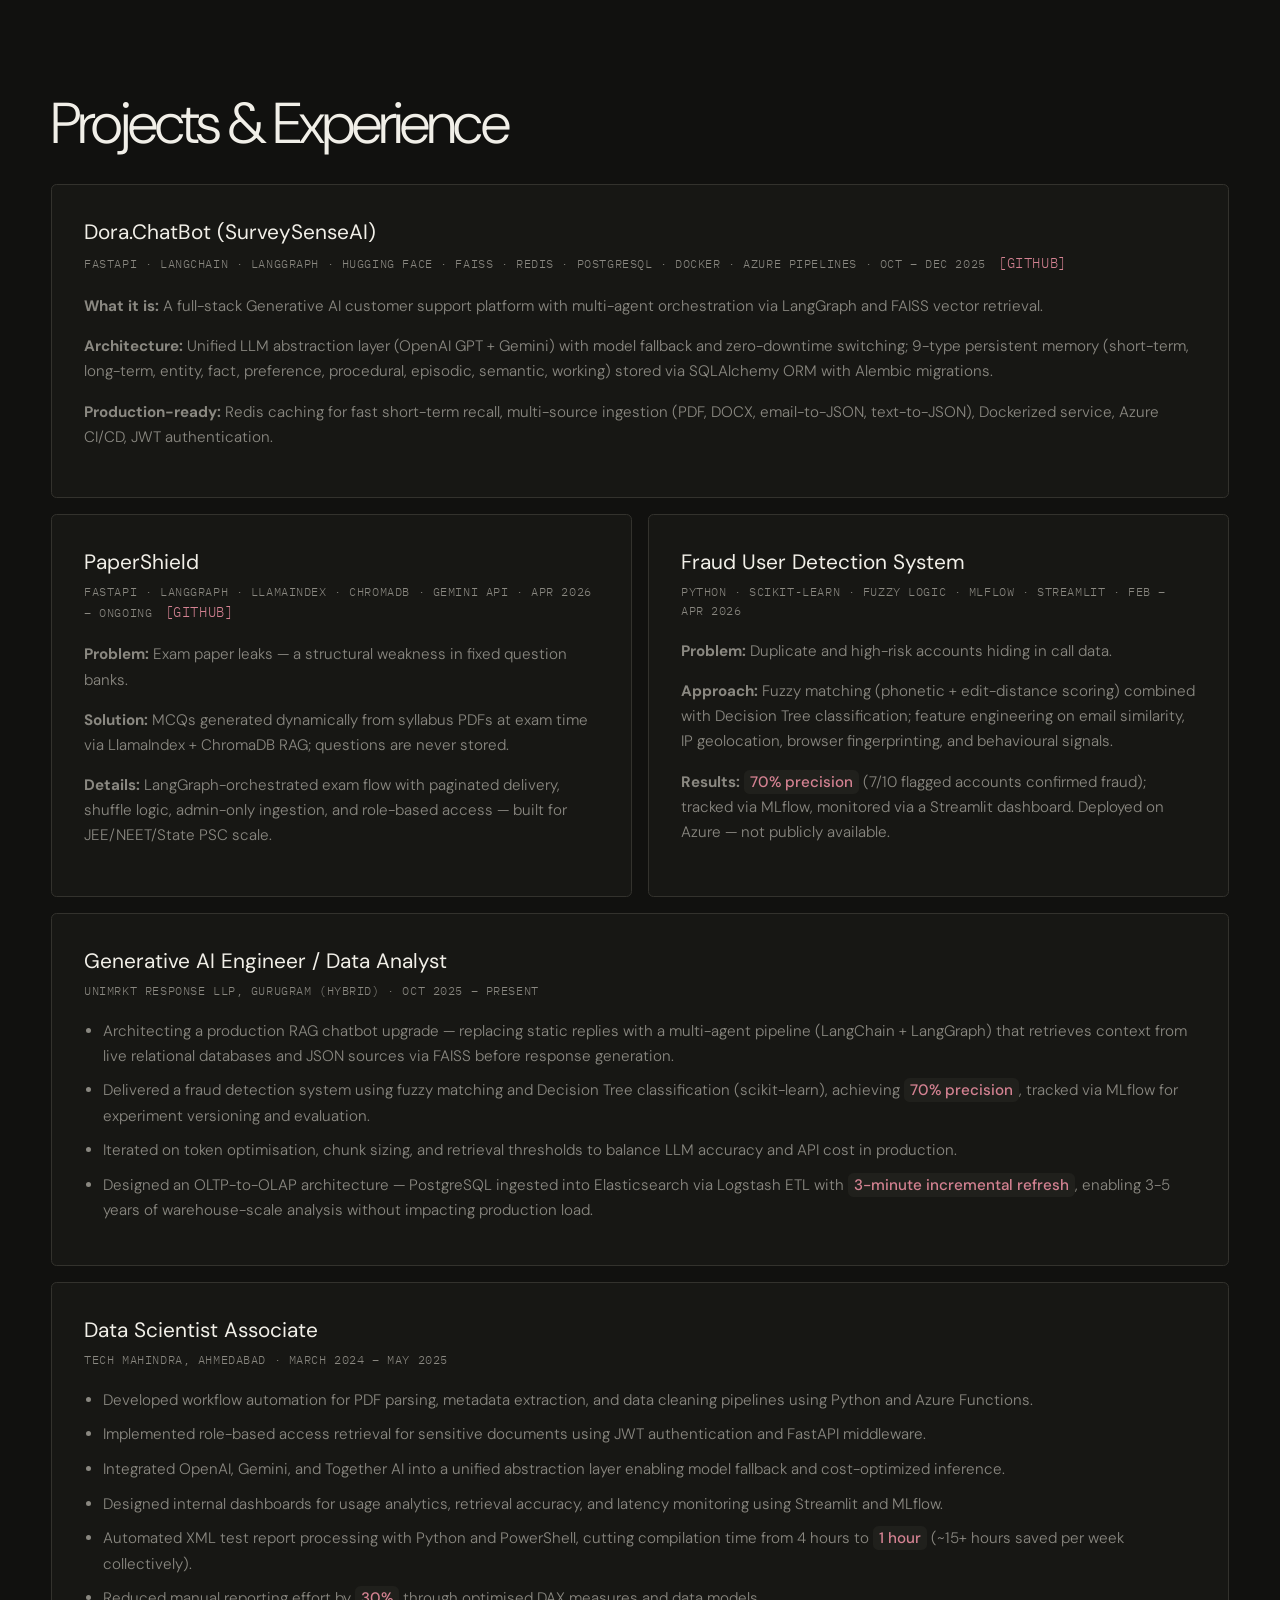
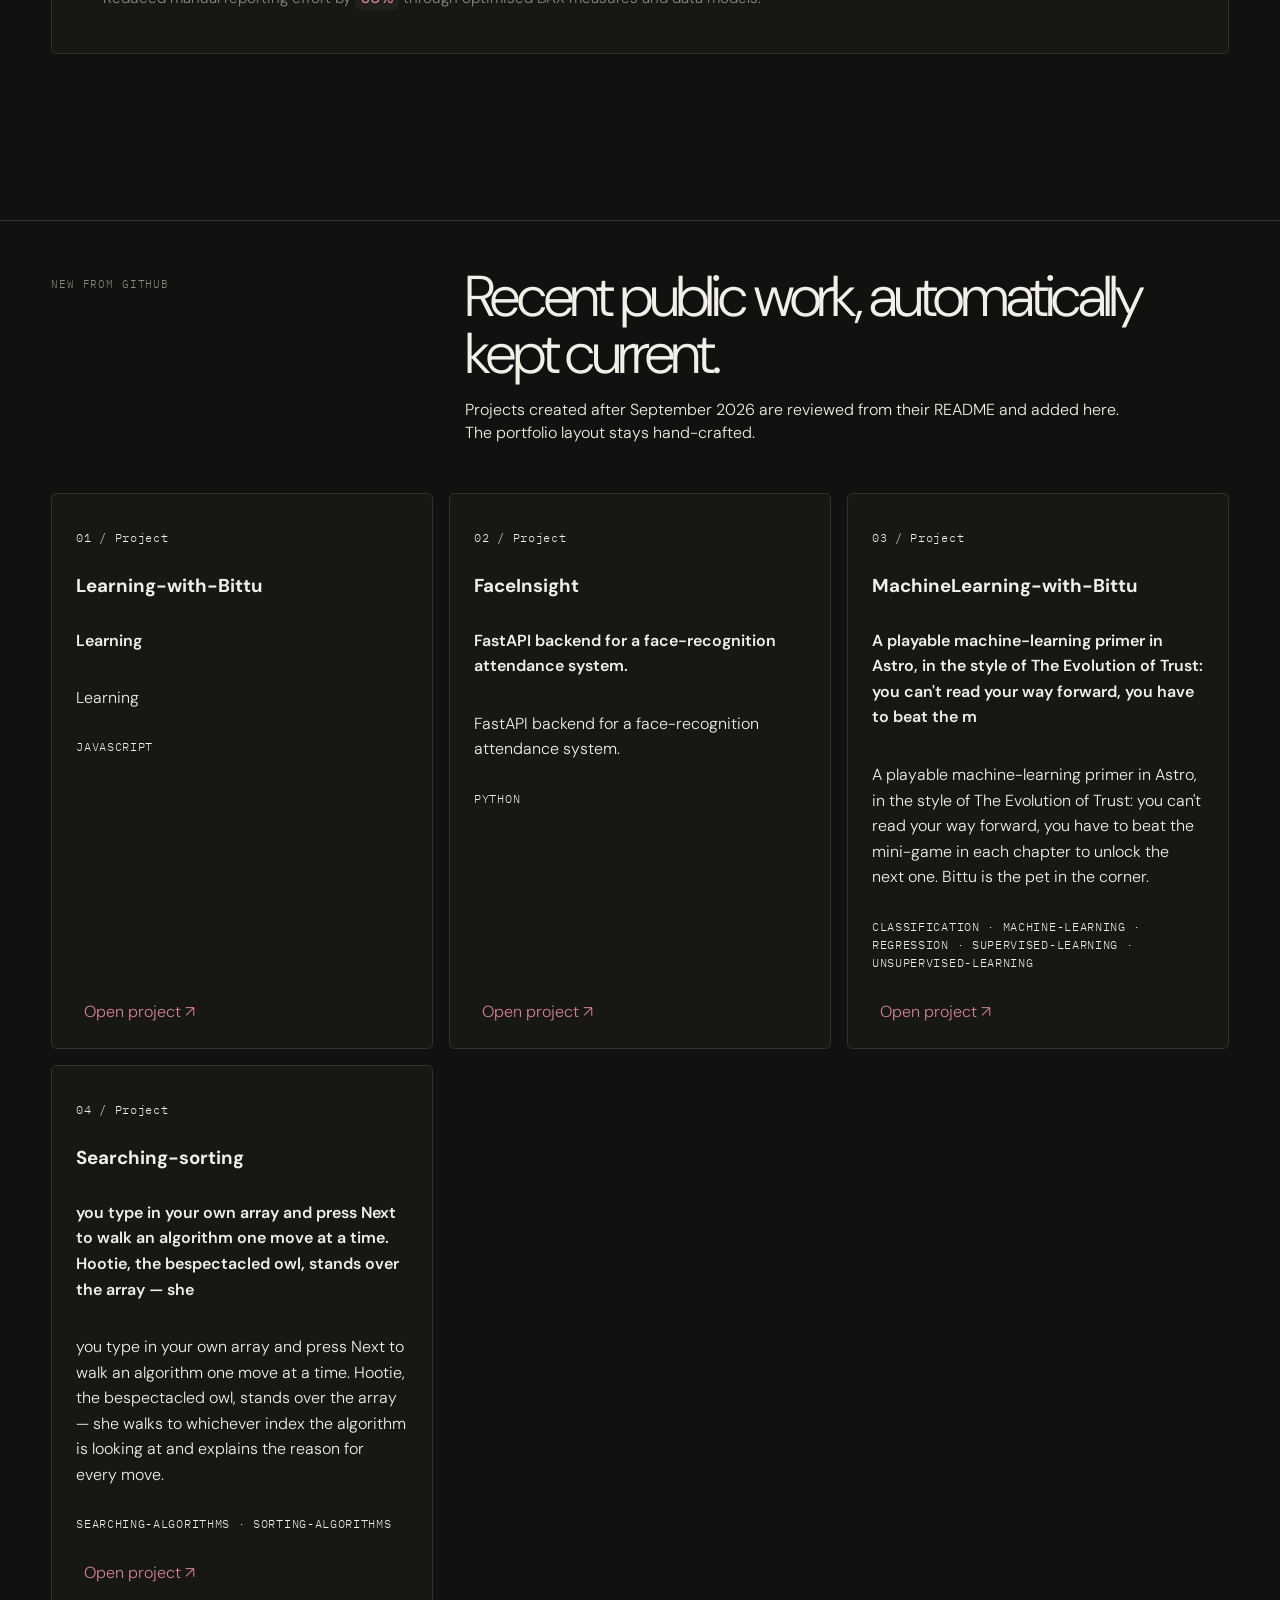
==== projects.html @ b3433346 "chore: sync portfolio projects" ====
<!-- param/projects.html -->

<!DOCTYPE html>
<html lang="en">
<head>
  <meta name="viewport" content="width=device-width, initial-scale=1.0" />
  <meta charset="UTF-8">
  <meta name="description" content="Projects and experience from Paramjeet Rout across production RAG, fraud detection, exam generation, analytics, and automation.">
  <meta name="theme-color" content="#11110f">
  <meta property="og:type" content="website">
  <meta property="og:title" content="Projects - Paramjeet Rout">
  <meta property="og:description" content="Selected Generative AI, applied ML, and analytics projects from Paramjeet Rout.">
  <meta property="og:image" content="og-card.png">
  <meta property="og:url" content="https://routparam12.github.io/param/projects.html">
  <meta name="twitter:card" content="summary_large_image">
  <meta name="twitter:title" content="Projects - Paramjeet Rout">
  <meta name="twitter:description" content="Selected Generative AI, applied ML, and analytics projects from Paramjeet Rout.">
  <meta name="twitter:image" content="og-card.png">
  <title>Projects & Experience - Paramjeet Rout</title>
  <link rel="icon" type="image/png" href="love.png">
  <link rel="preconnect" href="https://fonts.googleapis.com">
  <link rel="preconnect" href="https://fonts.gstatic.com" crossorigin>
  <link href="https://fonts.googleapis.com/css2?family=DM+Sans:wght@300;400;500;600&family=IBM+Plex+Mono:wght@400;500&display=swap" rel="stylesheet">
  <link rel="stylesheet" href="style.css" />
  <script defer src="theme.js"></script>
</head>

<body data-page="projects">
  <div id="nav-placeholder"></div>

  <main>
    <header class="page-header">
      <h1>Projects &amp; Experience</h1>
    </header>

    <div class="card-grid">

      <div class="info-card span-2">
        <h3>Dora.ChatBot (SurveySenseAI)</h3>
        <p class="card-meta">FastAPI · LangChain · LangGraph · Hugging Face · FAISS · Redis · PostgreSQL · Docker · Azure Pipelines · Oct – Dec 2025
          <a href="https://github.com/routparam12/Dora.ChatBot" class="project-link" target="_blank" rel="noreferrer">[GitHub]</a>
        </p>
        <p><strong>What it is:</strong> A full-stack Generative AI customer support platform with multi-agent orchestration via LangGraph and FAISS vector retrieval.</p>
        <p><strong>Architecture:</strong> Unified LLM abstraction layer (OpenAI GPT + Gemini) with model fallback and zero-downtime switching; 9-type persistent memory (short-term, long-term, entity, fact, preference, procedural, episodic, semantic, working) stored via SQLAlchemy ORM with Alembic migrations.</p>
        <p><strong>Production-ready:</strong> Redis caching for fast short-term recall, multi-source ingestion (PDF, DOCX, email-to-JSON, text-to-JSON), Dockerized service, Azure CI/CD, JWT authentication.</p>
      </div>

      <div class="info-card">
        <h3>PaperShield</h3>
        <p class="card-meta">FastAPI · LangGraph · LlamaIndex · ChromaDB · Gemini API · Apr 2026 – Ongoing
          <a href="https://github.com/routparam12/PaperShield-AI-Exam-Engine-for-Leak-Proof-Assessments" class="project-link" target="_blank" rel="noreferrer">[GitHub]</a>
        </p>
        <p><strong>Problem:</strong> Exam paper leaks — a structural weakness in fixed question banks.</p>
        <p><strong>Solution:</strong> MCQs generated dynamically from syllabus PDFs at exam time via LlamaIndex + ChromaDB RAG; questions are never stored.</p>
        <p><strong>Details:</strong> LangGraph-orchestrated exam flow with paginated delivery, shuffle logic, admin-only ingestion, and role-based access — built for JEE/NEET/State PSC scale.</p>
      </div>

      <div class="info-card">
        <h3>Fraud User Detection System</h3>
        <p class="card-meta">Python · Scikit-learn · Fuzzy Logic · MLflow · Streamlit · Feb – Apr 2026</p>
        <p><strong>Problem:</strong> Duplicate and high-risk accounts hiding in call data.</p>
        <p><strong>Approach:</strong> Fuzzy matching (phonetic + edit-distance scoring) combined with Decision Tree classification; feature engineering on email similarity, IP geolocation, browser fingerprinting, and behavioural signals.</p>
        <p><strong>Results:</strong> <span class="metric-highlight">70% precision</span> (7/10 flagged accounts confirmed fraud); tracked via MLflow, monitored via a Streamlit dashboard. Deployed on Azure — not publicly available.</p>
      </div>

      <div class="info-card span-2">
        <h3>Generative AI Engineer / Data Analyst</h3>
        <p class="card-meta">Unimrkt Response LLP, Gurugram (Hybrid) · Oct 2025 – Present</p>
        <ul>
          <li>Architecting a production RAG chatbot upgrade — replacing static replies with a multi-agent pipeline (LangChain + LangGraph) that retrieves context from live relational databases and JSON sources via FAISS before response generation.</li>
          <li>Delivered a fraud detection system using fuzzy matching and Decision Tree classification (scikit-learn), achieving <span class="metric-highlight">70% precision</span>, tracked via MLflow for experiment versioning and evaluation.</li>
          <li>Iterated on token optimisation, chunk sizing, and retrieval thresholds to balance LLM accuracy and API cost in production.</li>
          <li>Designed an OLTP-to-OLAP architecture — PostgreSQL ingested into Elasticsearch via Logstash ETL with <span class="metric-highlight">3-minute incremental refresh</span>, enabling 3-5 years of warehouse-scale analysis without impacting production load.</li>
        </ul>
      </div>

      <div class="info-card span-2">
        <h3>Data Scientist Associate</h3>
        <p class="card-meta">Tech Mahindra, Ahmedabad · March 2024 – May 2025</p>
        <ul>
          <li>Developed workflow automation for PDF parsing, metadata extraction, and data cleaning pipelines using Python and Azure Functions.</li>
          <li>Implemented role-based access retrieval for sensitive documents using JWT authentication and FastAPI middleware.</li>
          <li>Integrated OpenAI, Gemini, and Together AI into a unified abstraction layer enabling model fallback and cost-optimized inference.</li>
          <li>Designed internal dashboards for usage analytics, retrieval accuracy, and latency monitoring using Streamlit and MLflow.</li>
          <li>Automated XML test report processing with Python and PowerShell, cutting compilation time from 4 hours to <span class="metric-highlight">1 hour</span> (~15+ hours saved per week collectively).</li>
          <li>Reduced manual reporting effort by <span class="metric-highlight">30%</span> through optimised DAX measures and data models.</li>
        </ul>
      </div>

    </div>

    <section class="generated-projects" aria-labelledby="generated-projects-title">
      <div class="generated-projects-heading">
        <p class="section-label">New from GitHub</p>
        <div>
          <h2 id="generated-projects-title">Recent public work, automatically kept current.</h2>
          <p>Projects created after September 2026 are reviewed from their README and added here. The portfolio layout stays hand-crafted.</p>
        </div>
      </div>
      <div class="generated-projects-grid">
        <!-- GENERATED_GITHUB_PROJECTS_START -->
<article class="generated-project-card">
  <p class="generated-project-index">01 / Project</p><h3>Learning-with-Bittu</h3>
  <p class="generated-project-tagline">Learning</p><p>Learning</p>
  
  <p class="generated-project-tech">JAVASCRIPT</p>
  <a class="project-link" href="https://github.com/routparam12/Learning-with-Bittu" target="_blank" rel="noreferrer">Open project ↗</a>
</article>
<article class="generated-project-card">
  <p class="generated-project-index">02 / Project</p><h3>FaceInsight</h3>
  <p class="generated-project-tagline">FastAPI backend for a face-recognition attendance system.</p><p>FastAPI backend for a face-recognition attendance system.</p>
  
  <p class="generated-project-tech">PYTHON</p>
  <a class="project-link" href="https://github.com/routparam12/FaceInsight" target="_blank" rel="noreferrer">Open project ↗</a>
</article>
<article class="generated-project-card">
  <p class="generated-project-index">03 / Project</p><h3>MachineLearning-with-Bittu</h3>
  <p class="generated-project-tagline">A playable machine-learning primer in Astro, in the style of The Evolution of Trust: you can&#x27;t read your way forward, you have to beat the m</p><p>A playable machine-learning primer in Astro, in the style of The Evolution of Trust: you can&#x27;t read your way forward, you have to beat the mini-game in each chapter to unlock the next one. Bittu is the pet in the corner.</p>
  
  <p class="generated-project-tech">CLASSIFICATION · MACHINE-LEARNING · REGRESSION · SUPERVISED-LEARNING · UNSUPERVISED-LEARNING</p>
  <a class="project-link" href="https://github.com/routparam12/MachineLearning-with-Bittu" target="_blank" rel="noreferrer">Open project ↗</a>
</article>
<article class="generated-project-card">
  <p class="generated-project-index">04 / Project</p><h3>Searching-sorting</h3>
  <p class="generated-project-tagline">you type in your own array and press Next to walk an algorithm one move at a time. Hootie, the bespectacled owl, stands over the array — she</p><p>you type in your own array and press Next to walk an algorithm one move at a time. Hootie, the bespectacled owl, stands over the array — she walks to whichever index the algorithm is looking at and explains the reason for every move.</p>
  
  <p class="generated-project-tech">SEARCHING-ALGORITHMS · SORTING-ALGORITHMS</p>
  <a class="project-link" href="https://github.com/routparam12/Searching-sorting" target="_blank" rel="noreferrer">Open project ↗</a>
</article>
<!-- GENERATED_GITHUB_PROJECTS_END -->
      </div>
    </section>
  </main>
</body>
</html>
---- style.css ----
/* param/style.css */

:root {
  --bg: #11110f;
  --surface: #171714;
  --surface-2: #20201c;
  --text: #f1efe8;
  --muted: #8a8881;
  --line: #33322d;
  --accent: #d48292;
  --green: #9dff8e;
  --paper: #dfd7ca;
  --ink: #171714;
  --pad: clamp(1.25rem, 4vw, 5rem);
  --radius: 0.35rem;
  --font: "DM Sans", Arial, sans-serif;
}

* { box-sizing: border-box; }
html { scroll-behavior: smooth; }
body {
  margin: 0;
  background: var(--bg);
  color: var(--text);
  font-family: var(--font);
  font-weight: 300;
  line-height: 1.45;
  overflow-x: hidden;
}
body.light-mode { --bg:#e7e0d5; --surface:#d9d1c5; --surface-2:#cfc4b5; --text:#151512; --muted:#68645d; --line:#bcb3a5; --accent:#a73c53; }
body.serif-mode { --font: Georgia, "Times New Roman", serif; }
a { color: inherit; }
button { font: inherit; }
img { display: block; max-width: 100%; }
::selection { background: var(--accent); color: white; }
.skip-link { position: fixed; left: 1rem; top: -4rem; z-index: 100; background: white; color: black; padding: .8rem 1rem; transition: top .2s; }
.skip-link:focus { top: 1rem; }

.hero { min-height: 100svh; display: grid; grid-template-columns: 1fr 1fr; border-bottom: 1px solid var(--line); }
.hero-copy { padding: clamp(2rem, 6vw, 5rem); display: flex; flex-direction: column; justify-content: space-between; min-width: 0; }
.availability { width: fit-content; padding: .45rem .8rem; border-radius: 4rem; background: #050505; color: #c7c5bf; font-size: .7rem; text-decoration: none; display: flex; align-items: center; gap: .55rem; }
.status-dot { width: .46rem; height: .46rem; border-radius: 50%; background: var(--green); box-shadow: 0 0 0 .2rem rgba(157,255,142,.08); animation: pulse 2s infinite; }
@keyframes pulse { 50% { box-shadow: 0 0 0 .5rem rgba(157,255,142,0); } }
.hero-main { margin: 4rem 0 3rem; max-width: 38rem; }
.eyebrow, .section-label, .project-tech, .experience-list span, .footer-bottom { font-family: "IBM Plex Mono", monospace; text-transform: uppercase; letter-spacing: .08em; font-size: .67rem; }
.eyebrow { color: var(--accent); margin: 0 0 1.5rem; }
h1 { max-width: 36rem; margin: 0; font-size: clamp(2.65rem, 4vw, 4.6rem); font-weight: 300; letter-spacing: -.055em; line-height: .98; }
h1 em { font-weight: 300; color: var(--accent); }
.hero-intro { color: var(--muted); max-width: 33rem; font-size: clamp(1rem, 1.45vw, 1.25rem); margin: 2rem 0; }
.hero-actions { display: flex; flex-wrap: wrap; gap: .8rem; align-items: center; }
.pill-button { display: inline-flex; align-items: center; justify-content: space-between; gap: 3rem; min-width: 12rem; background: var(--text); color: var(--bg); border-radius: 4rem; padding: 1rem 1.4rem; text-decoration: none; font-weight: 500; transition: transform .25s, background .25s; }
.pill-button:hover { transform: translateY(-3px); background: var(--accent); color: white; }
.pill-button-secondary { background: transparent; color: var(--text); box-shadow: inset 0 0 0 1px var(--line); }
.hero-links { color: var(--muted); font-size: .76rem; line-height: 1.5; margin: 0; }
.hero-links a { color: var(--accent); text-underline-offset: .18rem; }
.hero-portrait { position: relative; min-height: 40rem; background: #b6ab9f; overflow: hidden; }
.hero-portrait::after { content:""; position:absolute; inset:0; background: linear-gradient(to top, rgba(0,0,0,.35), transparent 40%); pointer-events:none; }
.hero-portrait img { width: 100%; height: 100%; object-fit: cover; filter: saturate(.72) contrast(.95); transform: scale(1.015); }
.portrait-label { position: absolute; z-index: 2; left: 1.5rem; right: 1.5rem; bottom: 1.2rem; display: flex; justify-content: space-between; font-family: "IBM Plex Mono", monospace; font-size: .62rem; letter-spacing: .08em; color: white; text-transform: uppercase; }

main { overflow: hidden; }
section, footer { padding-left: var(--pad); padding-right: var(--pad); }
.section-grid { display: grid; grid-template-columns: minmax(10rem, .7fr) minmax(20rem, 1.3fr) minmax(10rem, .5fr); gap: clamp(2rem, 5vw, 6rem); }
.overview { padding-top: clamp(6rem, 12vw, 12rem); padding-bottom: clamp(6rem, 12vw, 12rem); }
.section-label { color: var(--muted); margin: .5rem 0; }
h2 { margin: 0; font-size: clamp(2.25rem, 4.5vw, 5.2rem); font-weight: 300; letter-spacing: -.055em; line-height: .98; }
.overview h2 { font-size: clamp(2rem, 3.4vw, 4rem); }
.overview-copy { max-width: 39rem; }
.overview-copy p { font-size: clamp(1.2rem, 2vw, 1.8rem); line-height: 1.28; margin: 0 0 1.5rem; }
.overview-copy p + p { color: var(--muted); }
.text-link { display: inline-flex; justify-content: space-between; gap: 4rem; padding: .8rem 0; border-bottom: 1px solid var(--text); text-decoration: none; margin-top: 1rem; min-width: 11rem; }
.live-meta { display: flex; flex-direction: column; align-items: flex-end; color: var(--muted); font-family: "IBM Plex Mono", monospace; font-size: .7rem; text-transform: uppercase; }
.live-meta time { color: var(--text); margin-top: .4rem; }

.statement { min-height: 80vh; padding-top: clamp(6rem, 12vw, 11rem); padding-bottom: 2rem; background: var(--paper); color: var(--ink); display: flex; flex-direction: column; justify-content: space-between; }
.statement > p { margin: 0; max-width: 80rem; font-size: clamp(2.5rem, 6vw, 7.5rem); line-height: .95; letter-spacing: -.065em; }
.statement-meta { display: flex; justify-content: space-between; margin-top: 6rem; padding-top: 1rem; border-top: 1px solid rgba(0,0,0,.3); font-family: "IBM Plex Mono", monospace; font-size: .65rem; letter-spacing: .06em; }

.capability { padding-top: clamp(5rem, 9vw, 9rem); padding-bottom: clamp(5rem, 9vw, 9rem); align-items: end; border-bottom: 1px solid var(--line); }
.capability h3, .project-copy h3 { margin: 0 0 1.2rem; font-size: clamp(2rem, 3.2vw, 3.8rem); line-height: 1; letter-spacing: -.045em; font-weight: 300; }
.capability p:not(.section-label) { max-width: 37rem; color: var(--muted); font-size: 1.05rem; }
.metric { border-left: 1px solid var(--line); padding-left: 2rem; display: flex; flex-direction: column; }
.metric strong { font-size: clamp(2.6rem, 5vw, 5.5rem); font-weight: 300; line-height: .9; color: var(--accent); letter-spacing: -.06em; }
.metric span { color: var(--muted); font-size: .72rem; margin-top: .8rem; }
.marquee { overflow: hidden; border-top: 1px solid var(--line); border-bottom: 1px solid var(--line); padding: 1.2rem 0; color: var(--muted); }
.marquee-track { width: max-content; display: flex; align-items: center; gap: 2rem; animation: marquee 28s linear infinite; }
.marquee span { font-size: 1.05rem; }
.marquee i { color: var(--accent); font-style: normal; }
.marquee-reverse .marquee-track { animation-direction: reverse; }
@keyframes marquee { to { transform: translateX(-50%); } }

.projects { padding-top: clamp(7rem, 12vw, 12rem); padding-bottom: clamp(7rem, 12vw, 12rem); }
.section-heading { margin-bottom: clamp(4rem, 8vw, 8rem); }
.section-heading > :nth-child(2) { grid-column: 2 / 4; }
.section-heading > h2 { grid-column: 2 / 4; max-width: 60rem; }
.section-heading p:not(.section-label) { color: var(--muted); max-width: 38rem; font-size: 1.05rem; }
.project-grid { display: grid; grid-template-columns: repeat(2, 1fr); gap: 1rem; }
.project-card { min-height: 42rem; display: grid; grid-template-rows: 1.35fr 1fr; background: var(--surface); color: var(--text); text-decoration: none; overflow: hidden; border-radius: var(--radius); }
.project-card:nth-child(3) { grid-column: 1 / -1; grid-template-columns: 1.1fr .9fr; grid-template-rows: none; min-height: 34rem; }
.project-art { position: relative; overflow: hidden; min-height: 20rem; }
.project-rag .project-art { background: radial-gradient(circle at 50% 50%, #bb93d4, #5e3973 45%, #22142b 72%); }
.orb { position: absolute; border: 1px solid rgba(255,255,255,.5); border-radius: 50%; }
.orb-one { width: 13rem; height: 13rem; left: calc(50% - 6.5rem); top: calc(50% - 6.5rem); box-shadow: 0 0 4rem rgba(255,255,255,.2), inset 0 0 3rem rgba(255,255,255,.16); }
.orb-two { width: 20rem; height: 20rem; left: calc(50% - 10rem); top: calc(50% - 10rem); border-style: dashed; animation: spin 22s linear infinite; }
@keyframes spin { to { transform: rotate(360deg); } }
.chat-line { position: absolute; width: 7rem; height: .55rem; left: calc(50% - 3.5rem); top: calc(50% - .8rem); background: rgba(255,255,255,.85); border-radius: 1rem; }
.chat-line.short { width: 4.5rem; top: calc(50% + .5rem); }
.project-gender .project-art { background: #d37d8e; }
.name-cloud { position:absolute; inset:0; display:flex; align-content:center; justify-content:center; flex-wrap:wrap; gap:.5rem; padding:3rem; transform:rotate(-7deg) scale(1.2); }
.name-cloud span { padding:.65rem 1.1rem; border:1px solid rgba(255,255,255,.5); border-radius:5rem; font-size:clamp(1rem,2vw,1.6rem); color:#fff; background:rgba(255,255,255,.1); backdrop-filter:blur(4px); }
.project-churn .project-art { background: #bedf6d; display:flex; align-items:flex-end; justify-content:center; gap:clamp(.8rem,2vw,2rem); padding:4rem; }
.chart-art span { width:8%; height:var(--h); background:#1e3215; border-radius:8rem 8rem 0 0; transition:height .45s cubic-bezier(.2,.8,.2,1); }
.project-card:hover .chart-art span { height:calc(var(--h) * .85); }
.project-copy { position:relative; padding:clamp(1.5rem,3.5vw,3rem); }
.project-number { position:absolute; right:2rem; top:2rem; color:var(--muted); font-family:"IBM Plex Mono",monospace; font-size:.68rem; }
.project-copy h3 { max-width:80%; font-size:clamp(1.8rem,3vw,3.2rem); }
.project-copy p { color:var(--muted); max-width:34rem; }
.project-tech { display:block; color:var(--accent); margin-top:2rem; }
.project-open { display:inline-block; margin-top:2rem; padding-bottom:.3rem; border-bottom:1px solid currentColor; font-size:.82rem; }
.project-card:hover .project-open { color:var(--accent); }

.experience { padding-top:clamp(7rem,12vw,12rem); padding-bottom:clamp(7rem,12vw,12rem); background:var(--surface); }
.experience-list { border-top:1px solid var(--line); }
.experience-list article { display:grid; grid-template-columns:.8fr 1.2fr; gap:clamp(2rem,6vw,8rem); padding:3rem 0; border-bottom:1px solid var(--line); }
.experience-list span { color:var(--accent); }
.experience-list h3 { font-size:clamp(1.6rem,3vw,3rem); font-weight:300; letter-spacing:-.04em; margin:.8rem 0 0; }
.experience-list p, .experience-list li { color:var(--muted); }
.experience-list ul { margin:0; padding-left:1.2rem; max-width:45rem; }
.experience-list li { margin-bottom:1rem; }

.faq { padding-top:clamp(7rem,12vw,12rem); padding-bottom:clamp(7rem,12vw,12rem); }
.faq-list { max-width:75rem; margin-left:auto; border-top:1px solid var(--line); }
.faq details { border-bottom:1px solid var(--line); }
.faq summary { display:grid; grid-template-columns:4rem 1fr auto; gap:1rem; align-items:center; padding:1.7rem 0; cursor:pointer; list-style:none; font-size:clamp(1.1rem,2vw,1.7rem); }
.faq summary::-webkit-details-marker { display:none; }
.faq summary span { color:var(--accent); font-family:"IBM Plex Mono",monospace; font-size:.68rem; }
.faq summary b { font-size:1.7rem; font-weight:300; transition:transform .25s; }
.faq details[open] summary b { transform:rotate(45deg); }
.faq details div { max-width:52rem; margin:0 0 2rem 5rem; color:var(--muted); font-size:1.05rem; }
.faq details div p { margin:0; }

.play { padding-top:clamp(7rem,12vw,12rem); padding-bottom:clamp(7rem,12vw,12rem); background:var(--paper); color:var(--ink); }
.play .section-label, .play .section-heading p:not(.section-label) { color:#6e675e; }
.play-grid { display:grid; grid-template-columns:1fr 1fr; gap:1rem; }
.play-card { min-height:16rem; border:1px solid rgba(0,0,0,.2); background:transparent; color:inherit; display:grid; grid-template-columns:auto 1fr auto; align-items:end; gap:2rem; padding:2rem; text-align:left; cursor:pointer; transition:background .25s,color .25s; }
.play-card:hover { background:var(--ink); color:var(--paper); }
.play-icon { font-size:clamp(3rem,7vw,7rem); line-height:.7; letter-spacing:-.08em; }
.play-card b { display:block; font-size:1.4rem; font-weight:400; }
.play-card small { display:block; max-width:19rem; margin-top:.5rem; opacity:.65; }
.play-card > i { font-style:normal; font-size:1.5rem; }
.palette { display:grid; grid-template-columns:1fr 1fr; width:5.5rem; height:5.5rem; border-radius:50%; overflow:hidden; transform:rotate(20deg); }
.palette i:nth-child(1){background:#d48292}.palette i:nth-child(2){background:#11110f}.palette i:nth-child(3){background:#bedf6d}.palette i:nth-child(4){background:#f1efe8}

footer { min-height:72vh; padding-top:clamp(6rem,10vw,10rem); padding-bottom:2rem; display:flex; flex-direction:column; justify-content:space-between; }
.footer-top p { margin:0 0 3rem; color:var(--muted); font-size:clamp(2rem,5vw,5rem); line-height:1; letter-spacing:-.05em; }
.footer-top a { display:flex; justify-content:space-between; align-items:end; text-decoration:none; border-bottom:1px solid var(--text); padding-bottom:1rem; font-size:clamp(4rem,13vw,13rem); line-height:.8; letter-spacing:-.08em; }
.footer-top a span { font-size:clamp(2rem,5vw,5rem); }
.footer-bottom { display:flex; justify-content:space-between; padding-top:5rem; color:var(--muted); }
.footer-bottom a { text-decoration:none; }

.reveal { opacity:0; transform:translateY(2rem); transition:opacity .8s ease, transform .8s ease; }
.reveal.visible { opacity:1; transform:none; }

@media (max-width: 800px) {
  .hero { grid-template-columns:1fr; }
  .hero-copy { min-height:88svh; order:2; }
  .hero-portrait { min-height:72svh; order:1; }
  .hero-main { margin-top:6rem; }
  .section-grid { grid-template-columns:1fr; gap:2rem; }
  .section-grid > * { grid-column:auto !important; }
  .live-meta { align-items:flex-start; }
  .metric { border-left:0; padding:2rem 0 0; border-top:1px solid var(--line); }
  .project-grid { grid-template-columns:1fr; }
  .project-card:nth-child(3) { grid-column:auto; grid-template-columns:1fr; grid-template-rows:1.35fr 1fr; min-height:42rem; }
  .experience-list article { grid-template-columns:1fr; }
  .faq-list { margin-left:0; }
  .play-grid { grid-template-columns:1fr; }
  .footer-top a { font-size:clamp(3.4rem,16vw,7rem); }
}

@media (max-width: 480px) {
  .hero-copy { padding:1.4rem; }
  .hero-portrait { min-height:60svh; }
  h1 { font-size:2.85rem; }
  .statement { min-height:70vh; }
  .statement-meta { flex-direction:column; gap:.4rem; }
  .project-card { min-height:36rem; }
  .faq summary { grid-template-columns:2rem 1fr auto; }
  .faq details div { margin-left:3rem; }
  .play-card { grid-template-columns:1fr auto; }
  .play-card > span:nth-child(2) { grid-column:1 / -1; }
  .footer-bottom { flex-direction:column; gap:1rem; }
}

@media (prefers-reduced-motion: reduce) {
  html { scroll-behavior:auto; }
  *, *::before, *::after { animation-duration:.01ms !important; animation-iteration-count:1 !important; transition-duration:.01ms !important; }
  .reveal { opacity:1; transform:none; }
}

/* --- Subpages Layout & Header --- */
.main-header {
  display: flex;
  justify-content: space-between;
  align-items: center;
  padding: 2rem var(--pad);
  margin-bottom: 2rem;
  flex-wrap: wrap;
}

.welcome-text {
  margin: 0;
  font-size: 2.2em;
  color: var(--text);
  font-weight: 500;
}

.top-nav {
  display: flex;
  gap: 2rem;
  align-items: center;
  flex-wrap: wrap;
}

.top-nav-link {
  color: var(--muted);
  text-decoration: none;
  font-size: 1.1em;
  font-weight: 500;
  padding: 8px 0;
  position: relative;
  transition: color 0.3s ease;
}

.top-nav-link:hover {
  color: var(--text);
}

.top-nav-link::after {
  content: '';
  position: absolute;
  bottom: 4px;
  left: 0;
  width: 0;
  height: 2px;
  background-color: var(--accent);
  transition: width 0.3s ease;
}

.top-nav-link:hover::after {
  width: 100%;
}

.container {
  display: grid;
  grid-template-columns: repeat(2, 1fr);
  gap: 1.5rem;
  padding: 2rem var(--pad);
  max-width: 1200px;
  margin: 0 auto;
}

.sub-container {
  background-color: var(--surface);
  border-radius: var(--radius);
  padding: 2rem;
  border: 1px solid var(--line);
  transition: transform 0.3s ease, box-shadow 0.3s ease;
}

.sub-container:hover {
  transform: translateY(-3px);
  box-shadow: 0 8px 20px rgba(0, 0, 0, 0.2);
}

.sub-container hr {
  border: none;
  border-top: 1px solid var(--line);
  margin: 1.5rem 0;
}

.sub-container h3 {
  color: var(--accent);
  margin-bottom: 1rem;
  margin-top: 0;
  font-size: 1.5rem;
}

.sub-container h4 {
  color: var(--accent);
  margin-top: 1.5rem;
  margin-bottom: 0.5rem;
}

.sub-container ul {
  line-height: 1.8;
  padding-left: 1.5rem;
}

.metric-highlight {
  background-color: var(--surface-2);
  color: var(--green);
  padding: 2px 6px;
  border-radius: var(--radius);
  font-weight: bold;
}

.project-link {
  color: var(--accent);
  text-decoration: none;
  margin: 0 8px;
}

.project-link:hover {
  text-decoration: underline;
}

@media only screen and (max-width: 768px) {
  .container {
    grid-template-columns: 1fr;
  }
  
  .main-header {
    flex-direction: column;
    align-items: flex-start;
    gap: 15px;
  }

  .top-nav {
    width: 100%;
    justify-content: flex-start;
    gap: 20px;
  }
}


/* ============================================
   SUBPAGE COMPONENTS (about / projects / hobbies)
   Reuses existing --bg, --surface, --line, --accent,
   --muted, --pad, --radius tokens already in :root.
   Append this block to the end of style.css.
   ============================================ */

.site-nav {
  display: flex;
  justify-content: space-between;
  align-items: center;
  padding: 1.4rem var(--pad);
  border-bottom: 1px solid var(--line);
  position: sticky;
  top: 0;
  background: var(--bg);
  z-index: 10;
}
.site-nav .logo-link {
  font-family: "IBM Plex Mono", monospace;
  font-size: .78rem;
  letter-spacing: .08em;
  text-decoration: none;
  color: var(--text);
}
.site-nav ul { display: flex; gap: 2rem; list-style: none; margin: 0; padding: 0; flex-wrap: wrap; }
.site-nav a { text-decoration: none; color: var(--muted); font-size: .85rem; transition: color .2s; }
.site-nav a:hover, .site-nav a.active { color: var(--accent); }
.site-nav .nav-cta { color: var(--text); border: 1px solid var(--line); border-radius: 999px; padding: .55rem .9rem; }
.site-nav .nav-cta:hover { border-color: var(--accent); color: var(--accent); }

.page-header { padding: clamp(3rem, 8vw, 6rem) var(--pad) 2rem; }
.page-header h1 {
  margin: 0;
  font-size: clamp(2.25rem, 4.5vw, 4rem);
  font-weight: 300;
  letter-spacing: -.05em;
}

.card-grid {
  display: grid;
  grid-template-columns: repeat(2, 1fr);
  gap: 1rem;
  padding: 0 var(--pad) clamp(4rem, 8vw, 8rem);
  max-width: 80rem;
  margin: 0 auto;
}
.info-card {
  background: var(--surface);
  border: 1px solid var(--line);
  border-radius: var(--radius);
  padding: 2rem;
  transition: transform .25s, border-color .25s;
}
.info-card:hover { transform: translateY(-4px); border-color: var(--accent); }
.info-card h3 { margin: 0 0 .3rem; font-size: 1.3rem; font-weight: 400; color: var(--text); }
.info-card .card-meta {
  font-family: "IBM Plex Mono", monospace;
  color: var(--muted);
  font-size: .72rem;
  text-transform: uppercase;
  letter-spacing: .05em;
  margin: 0 0 1.2rem;
}
.info-card p, .info-card li { color: var(--muted); font-size: .95rem; line-height: 1.65; }
.info-card p + p { margin-top: .8rem; }
.info-card ul { margin: 0; padding-left: 1.2rem; }
.info-card li { margin-bottom: .6rem; }
.info-card .metric-highlight { color: var(--accent); font-weight: 500; }
.info-card .project-link { color: var(--accent); text-decoration: none; margin-left: .3rem; font-size: .85rem; }
.info-card .project-link:hover { text-decoration: underline; }
.info-card.span-2 { grid-column: 1 / -1; }

/* Generated GitHub project cards: populated by scripts/sync_github_projects.py. */
.generated-projects { margin: 4rem auto 1rem; padding: 3rem var(--pad) 0; max-width: 80rem; border-top: 1px solid var(--line); }
.generated-projects-heading { display: grid; grid-template-columns: minmax(10rem, 1fr) minmax(0, 2fr); gap: 2rem; margin-bottom: 2rem; }
.generated-projects-heading h2 { margin: 0; }
.generated-projects-heading p:not(.section-label) { max-width: 42rem; }
.generated-projects-grid { display: grid; grid-template-columns: repeat(3, minmax(0, 1fr)); gap: 1rem; }
.generated-project-card { display: flex; min-height: 22rem; flex-direction: column; padding: 1.5rem; border: 1px solid var(--line); border-radius: var(--radius); background: var(--surface); }
.generated-project-card h3 { margin: .8rem 0; }.generated-project-card > p { line-height: 1.6; }
.generated-project-index, .generated-project-tech { font-family: "IBM Plex Mono", monospace; font-size: .72rem; letter-spacing: .06em; }.generated-project-tagline { font-weight: 600; }
.generated-project-card ul { padding-left: 1.1rem; line-height: 1.5; }.generated-project-card .project-link { margin-top: auto; padding-top: 1rem; }.generated-projects-empty { grid-column: 1 / -1; color: var(--muted); }

@media (max-width: 800px) {
  .card-grid { grid-template-columns: 1fr; }
  .generated-projects-heading, .generated-projects-grid { grid-template-columns: 1fr; }
  .site-nav ul { gap: 1.2rem; }
}
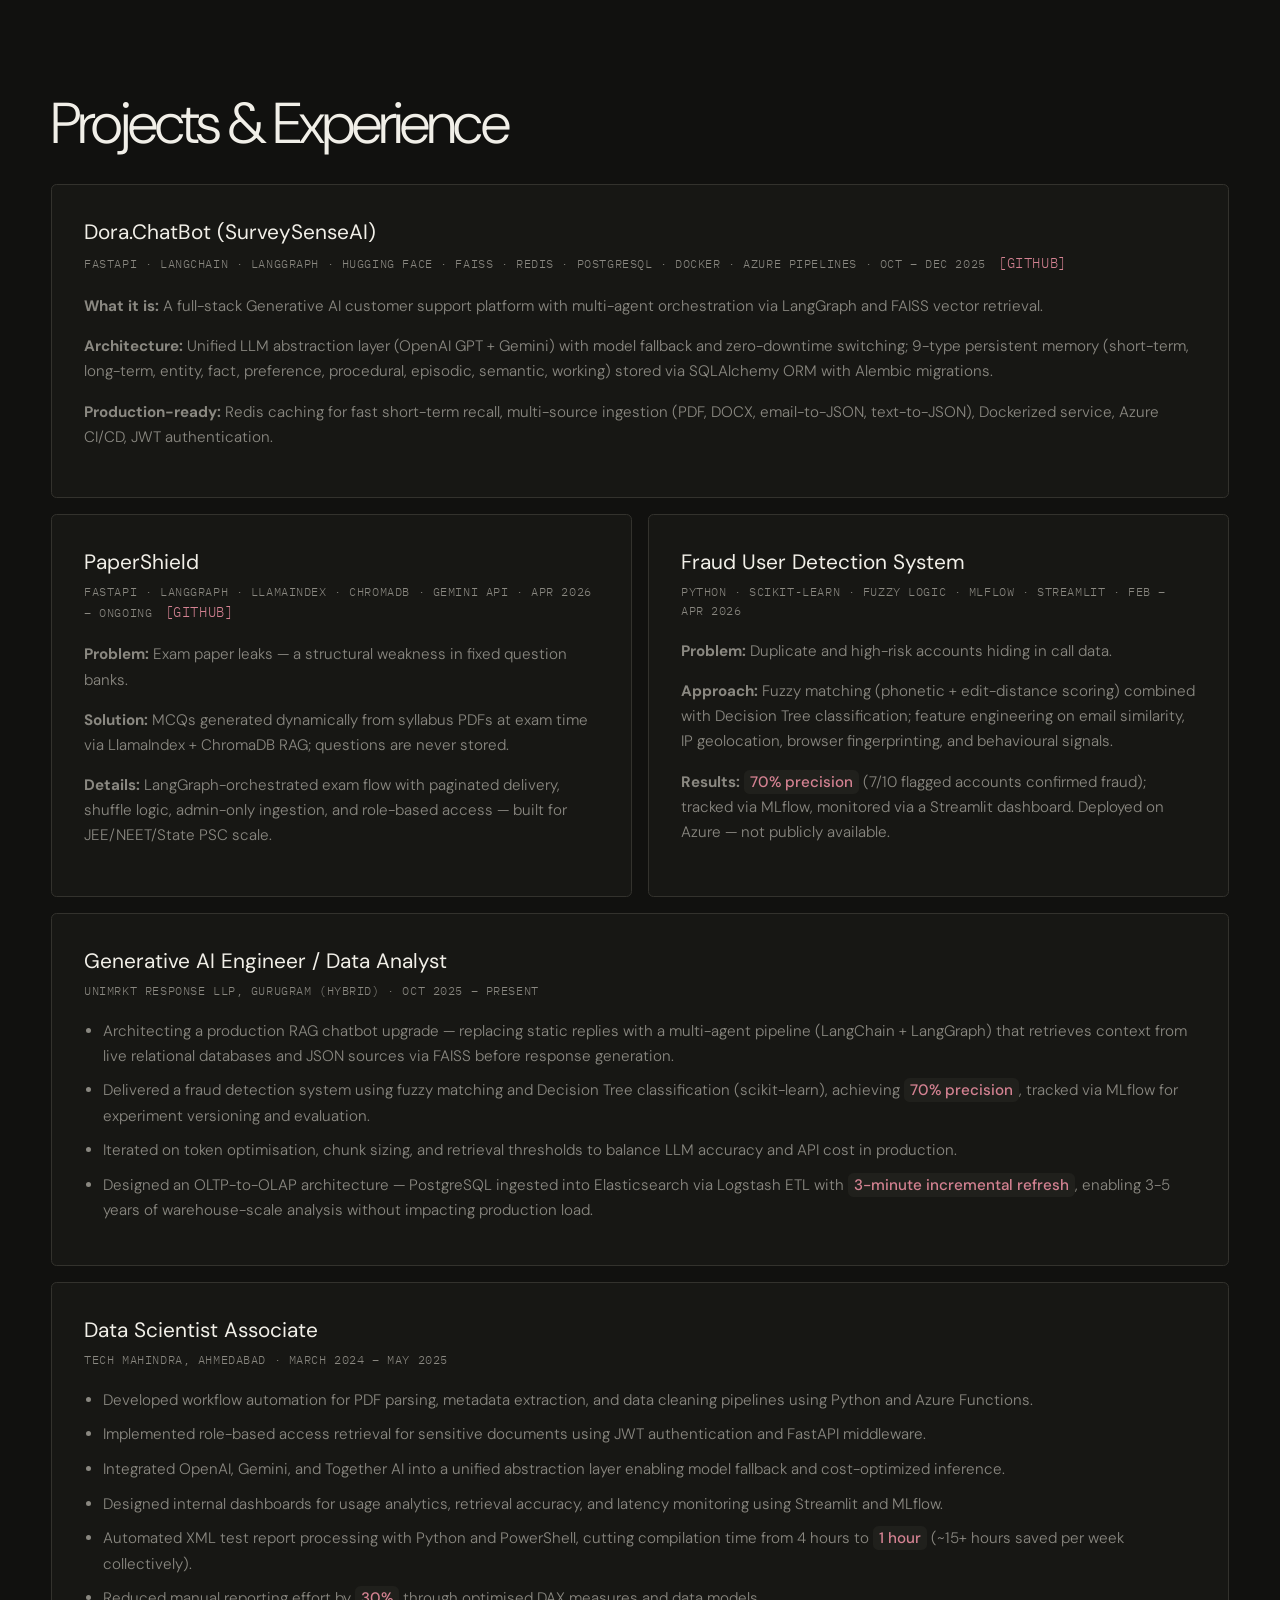
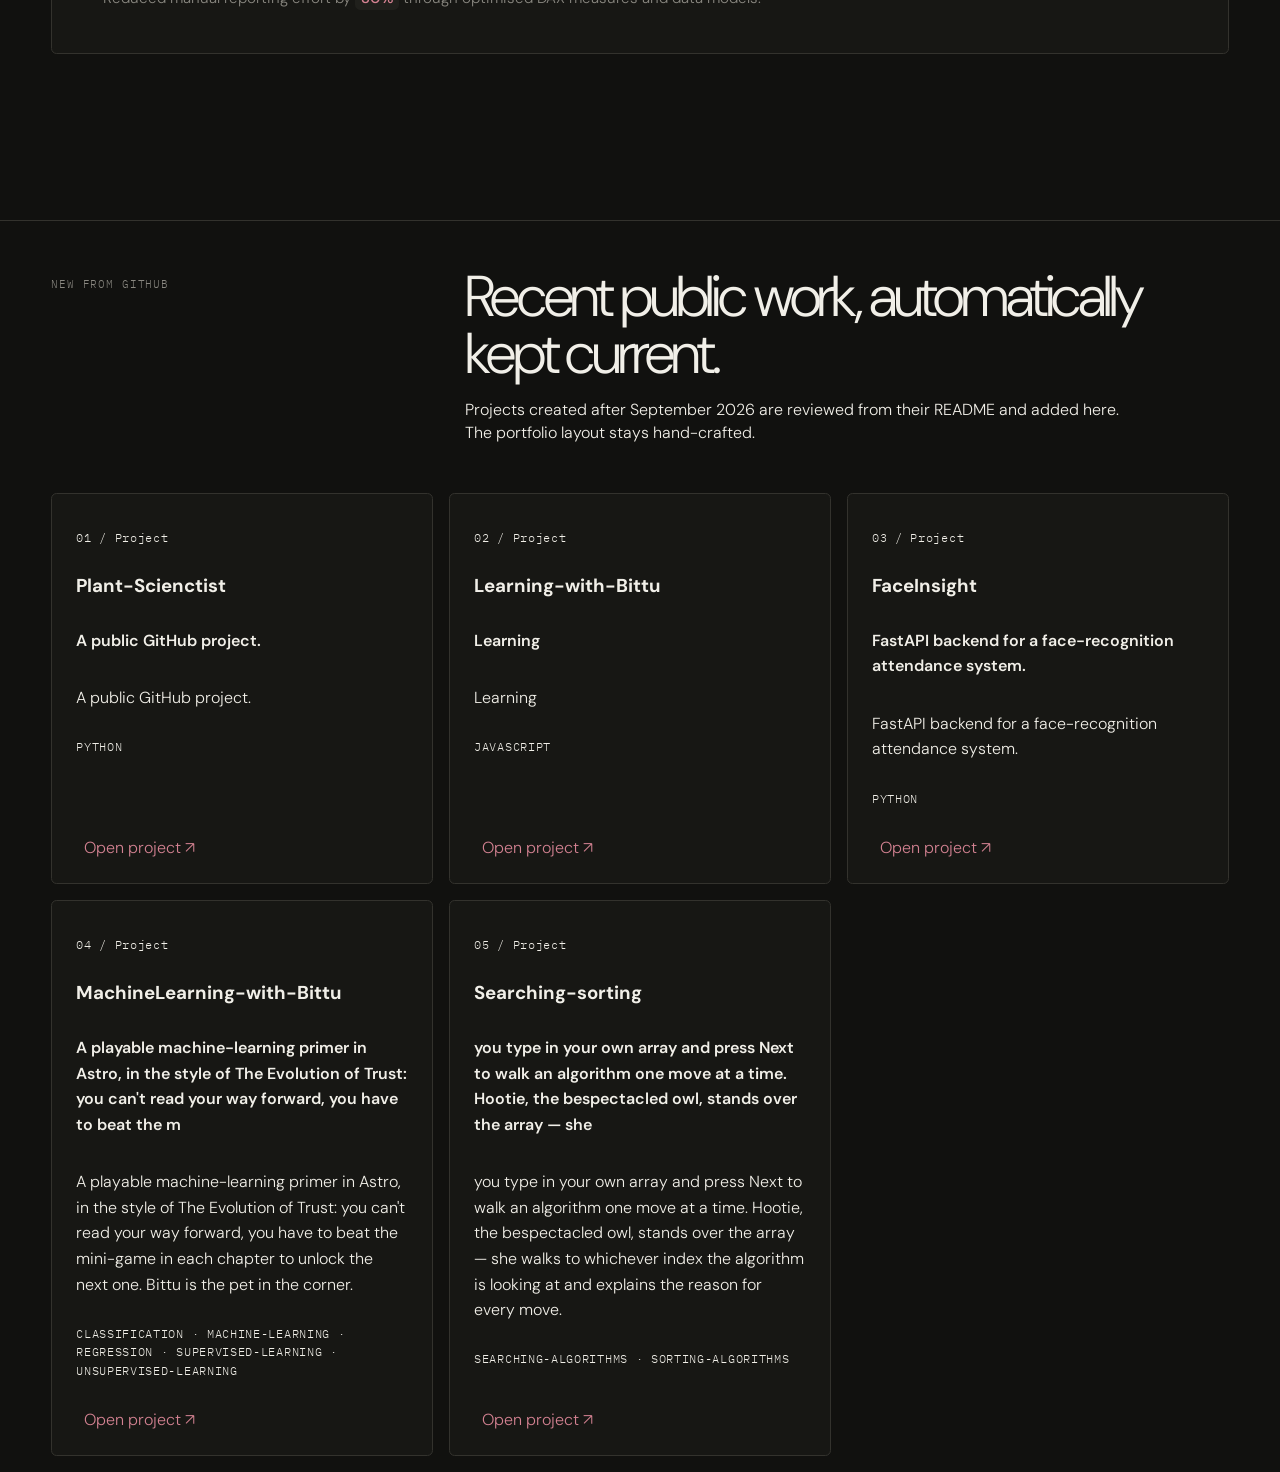
==== commit 8e5f988a: "chore: sync portfolio projects" ====
--- a/projects.html
+++ b/projects.html
@@ -100,28 +100,35 @@
       <div class="generated-projects-grid">
         <!-- GENERATED_GITHUB_PROJECTS_START -->
 <article class="generated-project-card">
-  <p class="generated-project-index">01 / Project</p><h3>Learning-with-Bittu</h3>
+  <p class="generated-project-index">01 / Project</p><h3>Plant-Scienctist</h3>
+  <p class="generated-project-tagline">A public GitHub project.</p><p>A public GitHub project.</p>
+  
+  <p class="generated-project-tech">PYTHON</p>
+  <a class="project-link" href="https://github.com/routparam12/Plant-Scienctist" target="_blank" rel="noreferrer">Open project ↗</a>
+</article>
+<article class="generated-project-card">
+  <p class="generated-project-index">02 / Project</p><h3>Learning-with-Bittu</h3>
   <p class="generated-project-tagline">Learning</p><p>Learning</p>
   
   <p class="generated-project-tech">JAVASCRIPT</p>
   <a class="project-link" href="https://github.com/routparam12/Learning-with-Bittu" target="_blank" rel="noreferrer">Open project ↗</a>
 </article>
 <article class="generated-project-card">
-  <p class="generated-project-index">02 / Project</p><h3>FaceInsight</h3>
+  <p class="generated-project-index">03 / Project</p><h3>FaceInsight</h3>
   <p class="generated-project-tagline">FastAPI backend for a face-recognition attendance system.</p><p>FastAPI backend for a face-recognition attendance system.</p>
   
   <p class="generated-project-tech">PYTHON</p>
   <a class="project-link" href="https://github.com/routparam12/FaceInsight" target="_blank" rel="noreferrer">Open project ↗</a>
 </article>
 <article class="generated-project-card">
-  <p class="generated-project-index">03 / Project</p><h3>MachineLearning-with-Bittu</h3>
+  <p class="generated-project-index">04 / Project</p><h3>MachineLearning-with-Bittu</h3>
   <p class="generated-project-tagline">A playable machine-learning primer in Astro, in the style of The Evolution of Trust: you can&#x27;t read your way forward, you have to beat the m</p><p>A playable machine-learning primer in Astro, in the style of The Evolution of Trust: you can&#x27;t read your way forward, you have to beat the mini-game in each chapter to unlock the next one. Bittu is the pet in the corner.</p>
   
   <p class="generated-project-tech">CLASSIFICATION · MACHINE-LEARNING · REGRESSION · SUPERVISED-LEARNING · UNSUPERVISED-LEARNING</p>
   <a class="project-link" href="https://github.com/routparam12/MachineLearning-with-Bittu" target="_blank" rel="noreferrer">Open project ↗</a>
 </article>
 <article class="generated-project-card">
-  <p class="generated-project-index">04 / Project</p><h3>Searching-sorting</h3>
+  <p class="generated-project-index">05 / Project</p><h3>Searching-sorting</h3>
   <p class="generated-project-tagline">you type in your own array and press Next to walk an algorithm one move at a time. Hootie, the bespectacled owl, stands over the array — she</p><p>you type in your own array and press Next to walk an algorithm one move at a time. Hootie, the bespectacled owl, stands over the array — she walks to whichever index the algorithm is looking at and explains the reason for every move.</p>
   
   <p class="generated-project-tech">SEARCHING-ALGORITHMS · SORTING-ALGORITHMS</p>
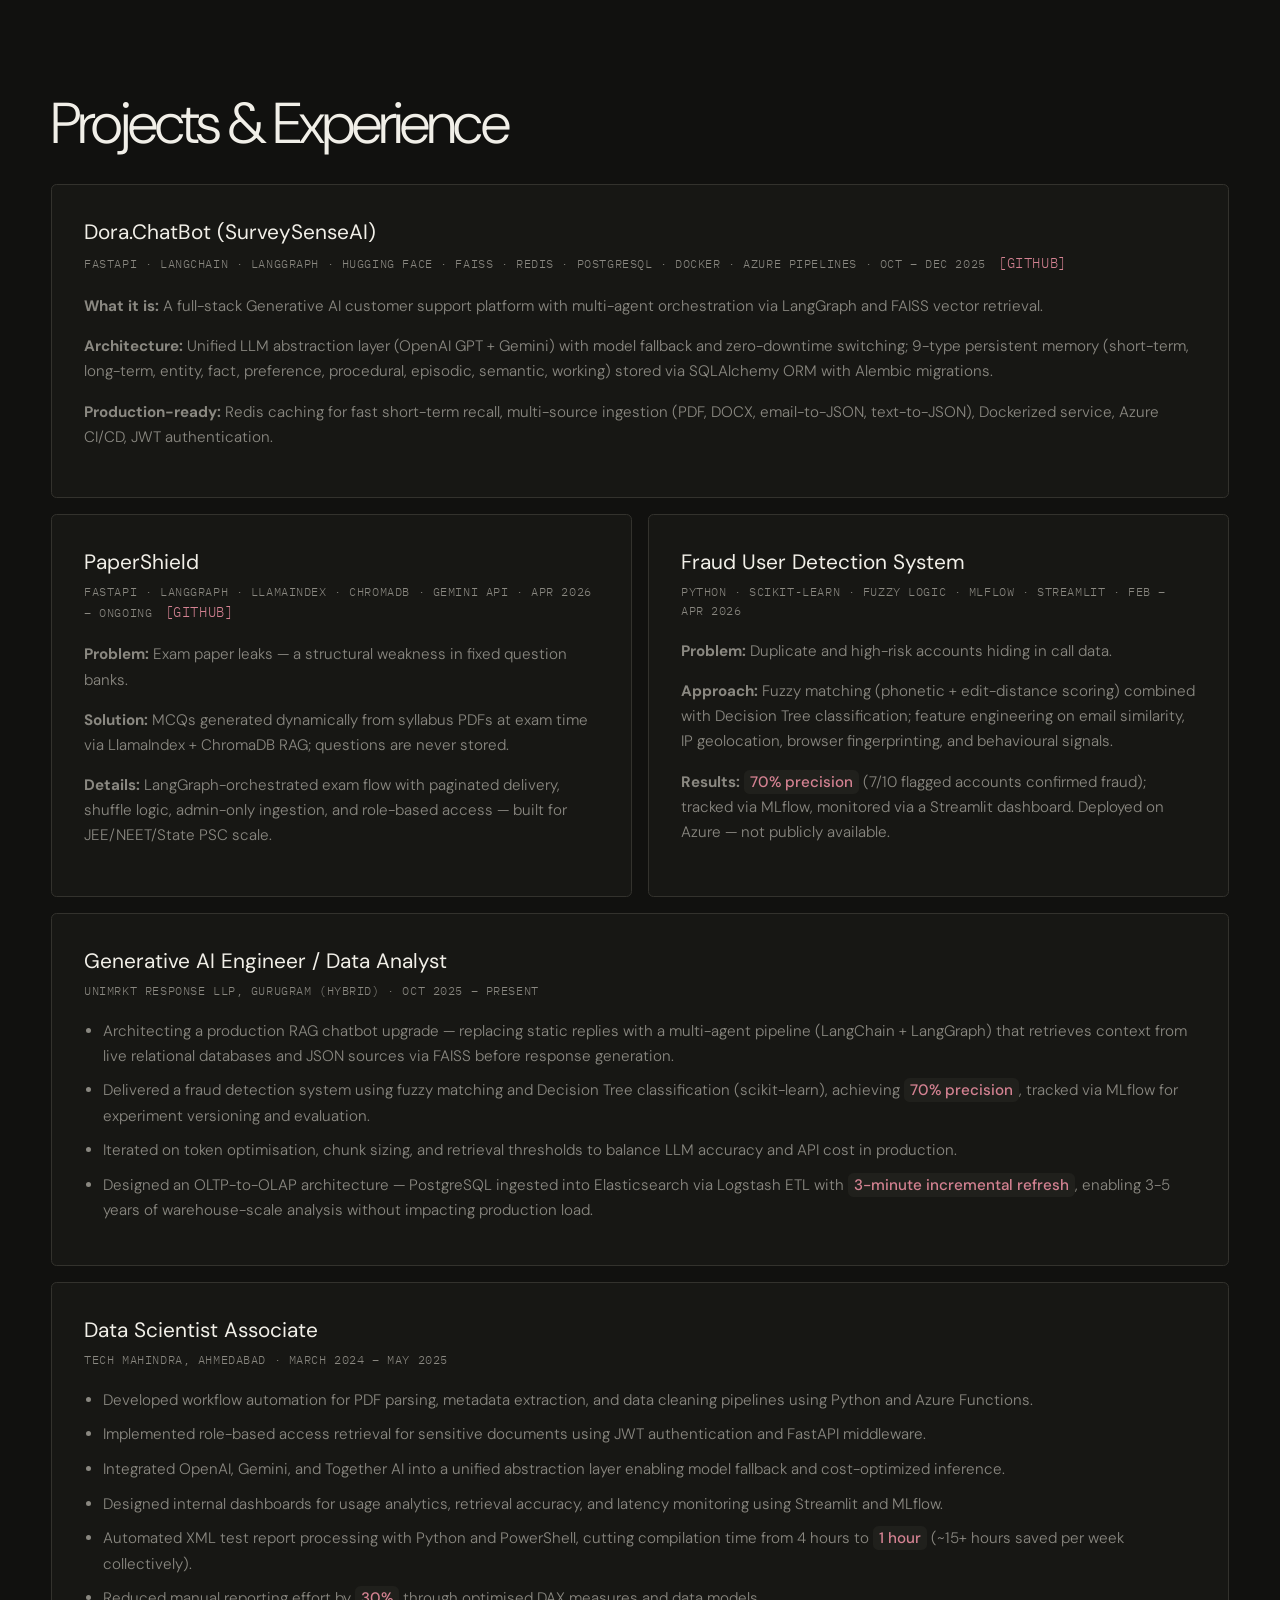
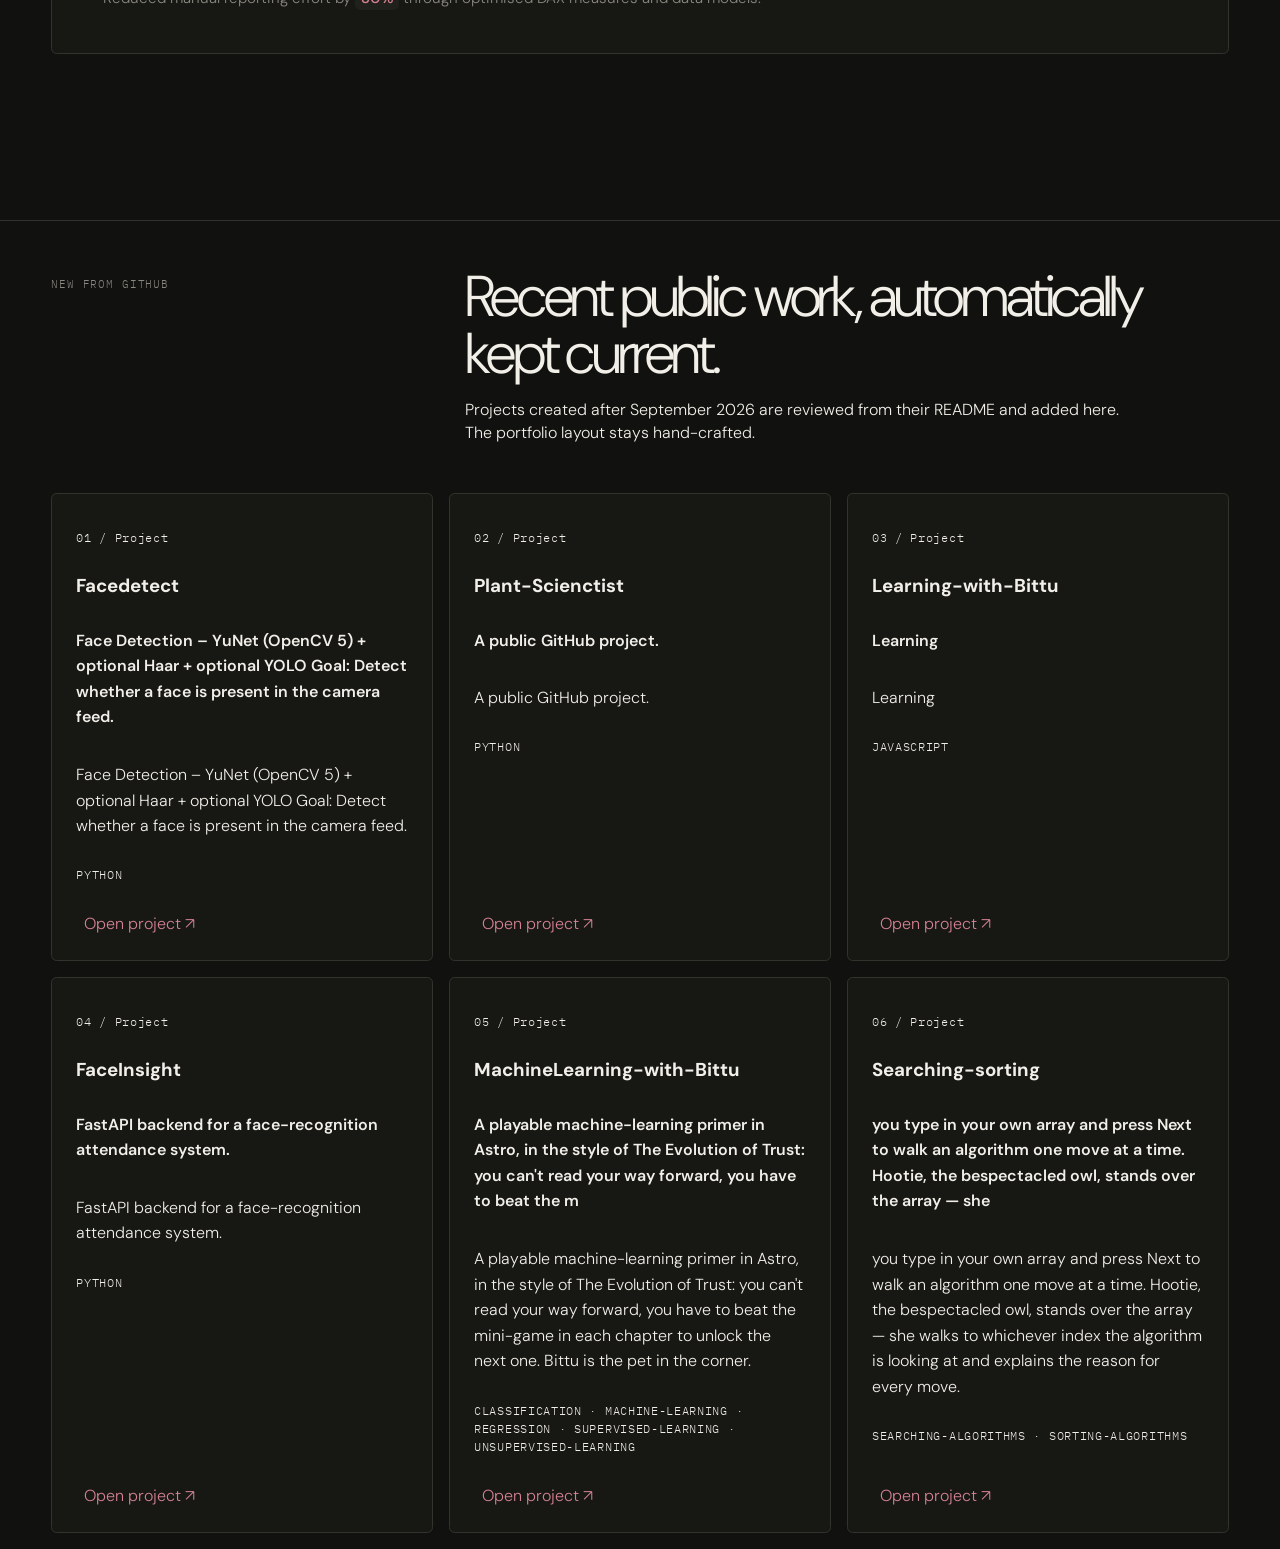
==== commit e3696f77: "chore: sync portfolio projects" ====
--- a/projects.html
+++ b/projects.html
@@ -100,35 +100,42 @@
       <div class="generated-projects-grid">
         <!-- GENERATED_GITHUB_PROJECTS_START -->
 <article class="generated-project-card">
-  <p class="generated-project-index">01 / Project</p><h3>Plant-Scienctist</h3>
+  <p class="generated-project-index">01 / Project</p><h3>Facedetect</h3>
+  <p class="generated-project-tagline">Face Detection – YuNet (OpenCV 5) + optional Haar + optional YOLO Goal: Detect whether a face is present in the camera feed.</p><p>Face Detection – YuNet (OpenCV 5) + optional Haar + optional YOLO Goal: Detect whether a face is present in the camera feed.</p>
+  
+  <p class="generated-project-tech">PYTHON</p>
+  <a class="project-link" href="https://github.com/routparam12/Facedetect" target="_blank" rel="noreferrer">Open project ↗</a>
+</article>
+<article class="generated-project-card">
+  <p class="generated-project-index">02 / Project</p><h3>Plant-Scienctist</h3>
   <p class="generated-project-tagline">A public GitHub project.</p><p>A public GitHub project.</p>
   
   <p class="generated-project-tech">PYTHON</p>
   <a class="project-link" href="https://github.com/routparam12/Plant-Scienctist" target="_blank" rel="noreferrer">Open project ↗</a>
 </article>
 <article class="generated-project-card">
-  <p class="generated-project-index">02 / Project</p><h3>Learning-with-Bittu</h3>
+  <p class="generated-project-index">03 / Project</p><h3>Learning-with-Bittu</h3>
   <p class="generated-project-tagline">Learning</p><p>Learning</p>
   
   <p class="generated-project-tech">JAVASCRIPT</p>
   <a class="project-link" href="https://github.com/routparam12/Learning-with-Bittu" target="_blank" rel="noreferrer">Open project ↗</a>
 </article>
 <article class="generated-project-card">
-  <p class="generated-project-index">03 / Project</p><h3>FaceInsight</h3>
+  <p class="generated-project-index">04 / Project</p><h3>FaceInsight</h3>
   <p class="generated-project-tagline">FastAPI backend for a face-recognition attendance system.</p><p>FastAPI backend for a face-recognition attendance system.</p>
   
   <p class="generated-project-tech">PYTHON</p>
   <a class="project-link" href="https://github.com/routparam12/FaceInsight" target="_blank" rel="noreferrer">Open project ↗</a>
 </article>
 <article class="generated-project-card">
-  <p class="generated-project-index">04 / Project</p><h3>MachineLearning-with-Bittu</h3>
+  <p class="generated-project-index">05 / Project</p><h3>MachineLearning-with-Bittu</h3>
   <p class="generated-project-tagline">A playable machine-learning primer in Astro, in the style of The Evolution of Trust: you can&#x27;t read your way forward, you have to beat the m</p><p>A playable machine-learning primer in Astro, in the style of The Evolution of Trust: you can&#x27;t read your way forward, you have to beat the mini-game in each chapter to unlock the next one. Bittu is the pet in the corner.</p>
   
   <p class="generated-project-tech">CLASSIFICATION · MACHINE-LEARNING · REGRESSION · SUPERVISED-LEARNING · UNSUPERVISED-LEARNING</p>
   <a class="project-link" href="https://github.com/routparam12/MachineLearning-with-Bittu" target="_blank" rel="noreferrer">Open project ↗</a>
 </article>
 <article class="generated-project-card">
-  <p class="generated-project-index">05 / Project</p><h3>Searching-sorting</h3>
+  <p class="generated-project-index">06 / Project</p><h3>Searching-sorting</h3>
   <p class="generated-project-tagline">you type in your own array and press Next to walk an algorithm one move at a time. Hootie, the bespectacled owl, stands over the array — she</p><p>you type in your own array and press Next to walk an algorithm one move at a time. Hootie, the bespectacled owl, stands over the array — she walks to whichever index the algorithm is looking at and explains the reason for every move.</p>
   
   <p class="generated-project-tech">SEARCHING-ALGORITHMS · SORTING-ALGORITHMS</p>
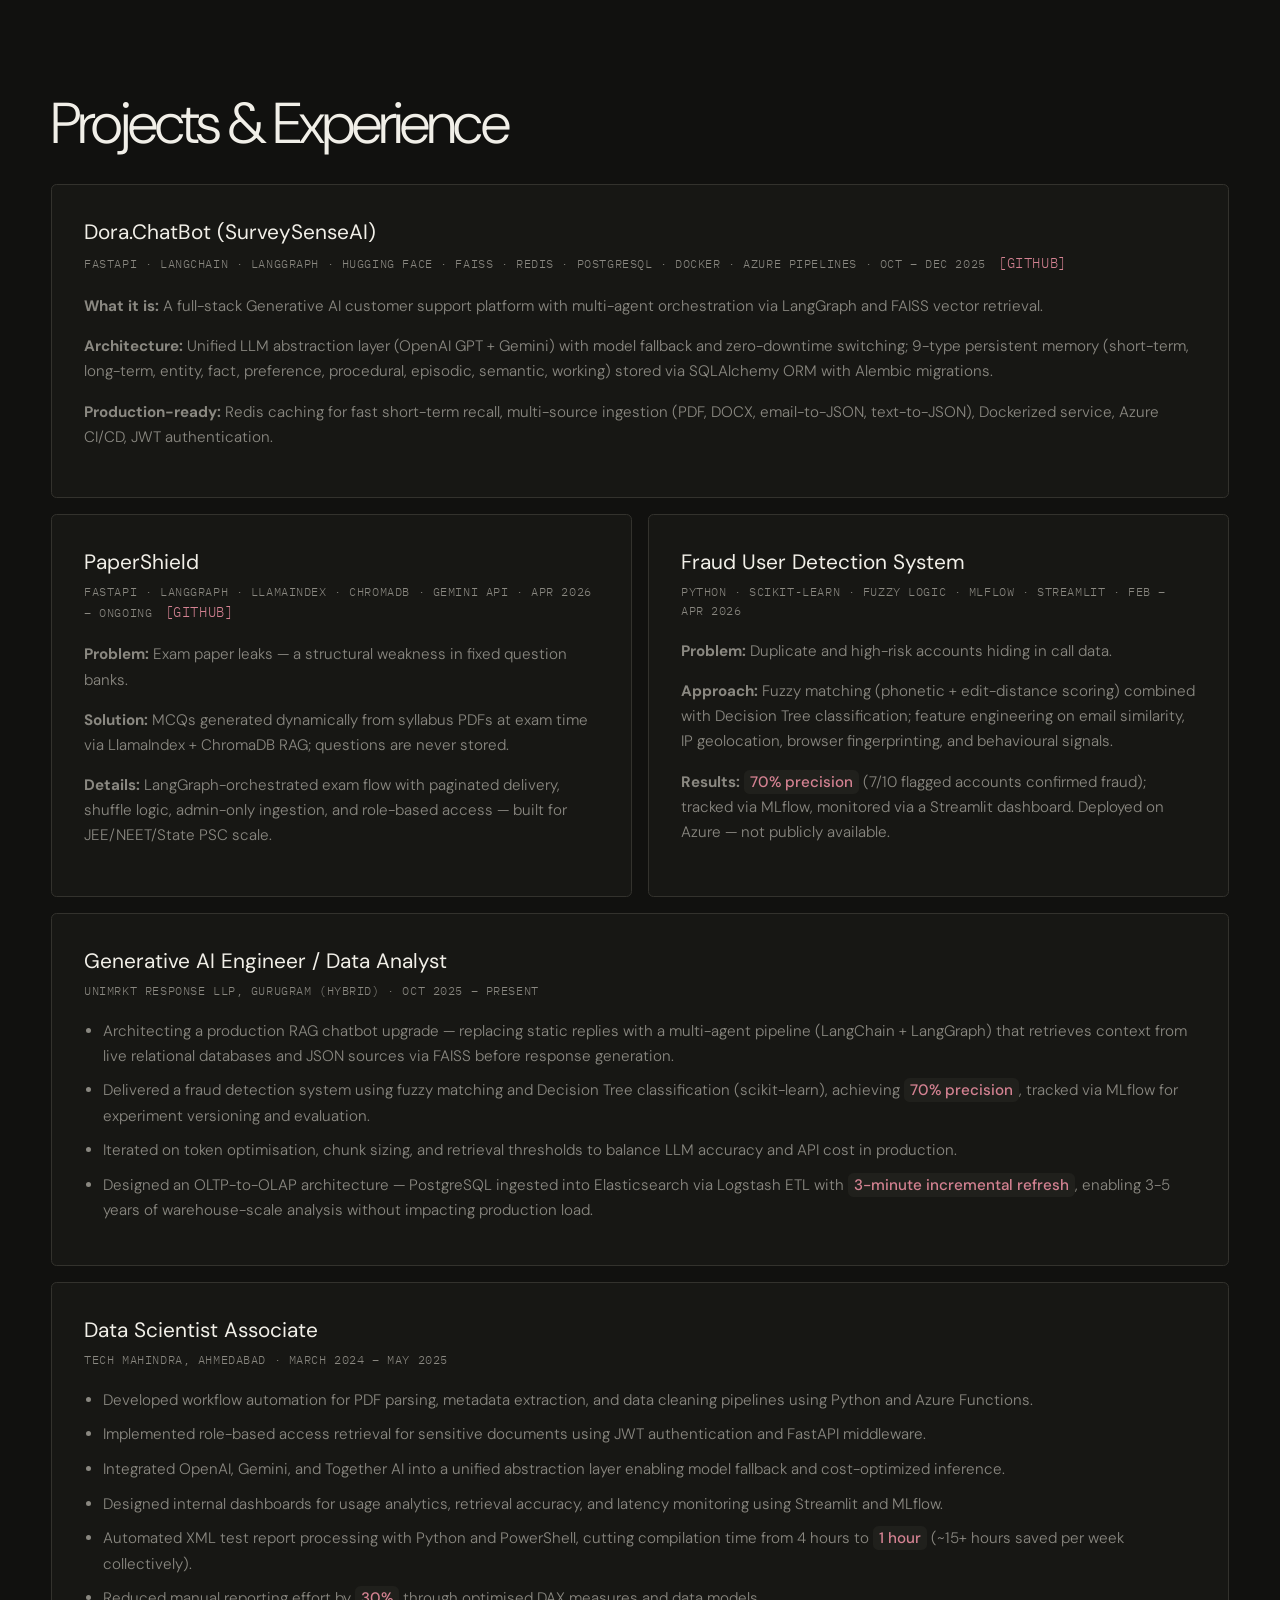
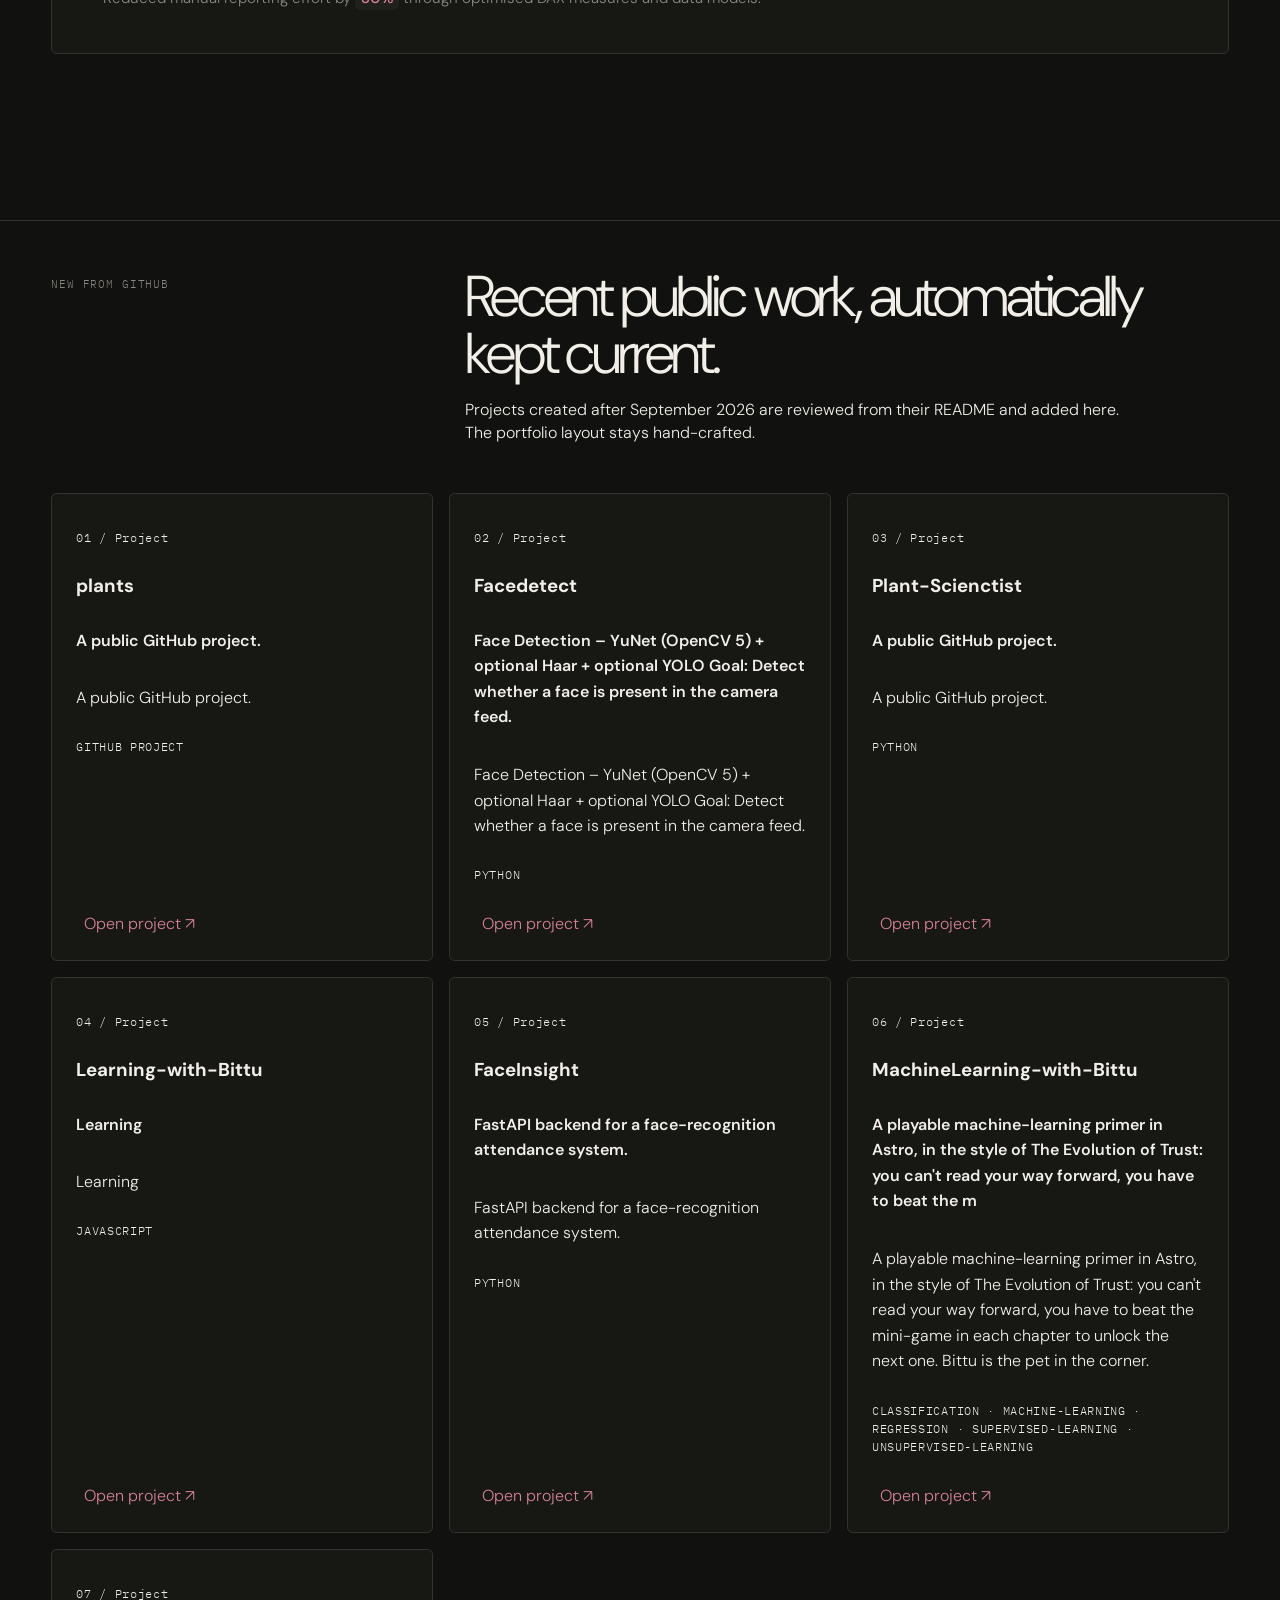
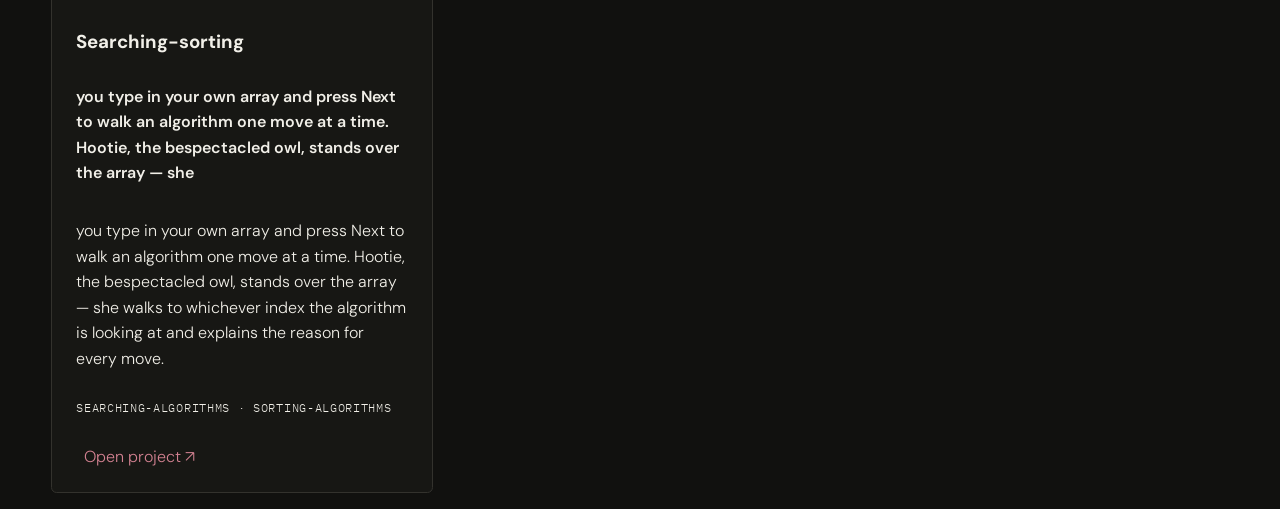
==== commit f9c85fc1: "chore: sync portfolio projects" ====
--- a/projects.html
+++ b/projects.html
@@ -100,42 +100,49 @@
       <div class="generated-projects-grid">
         <!-- GENERATED_GITHUB_PROJECTS_START -->
 <article class="generated-project-card">
-  <p class="generated-project-index">01 / Project</p><h3>Facedetect</h3>
+  <p class="generated-project-index">01 / Project</p><h3>plants</h3>
+  <p class="generated-project-tagline">A public GitHub project.</p><p>A public GitHub project.</p>
+  
+  <p class="generated-project-tech">GITHUB PROJECT</p>
+  <a class="project-link" href="https://github.com/routparam12/plants" target="_blank" rel="noreferrer">Open project ↗</a>
+</article>
+<article class="generated-project-card">
+  <p class="generated-project-index">02 / Project</p><h3>Facedetect</h3>
   <p class="generated-project-tagline">Face Detection – YuNet (OpenCV 5) + optional Haar + optional YOLO Goal: Detect whether a face is present in the camera feed.</p><p>Face Detection – YuNet (OpenCV 5) + optional Haar + optional YOLO Goal: Detect whether a face is present in the camera feed.</p>
   
   <p class="generated-project-tech">PYTHON</p>
   <a class="project-link" href="https://github.com/routparam12/Facedetect" target="_blank" rel="noreferrer">Open project ↗</a>
 </article>
 <article class="generated-project-card">
-  <p class="generated-project-index">02 / Project</p><h3>Plant-Scienctist</h3>
+  <p class="generated-project-index">03 / Project</p><h3>Plant-Scienctist</h3>
   <p class="generated-project-tagline">A public GitHub project.</p><p>A public GitHub project.</p>
   
   <p class="generated-project-tech">PYTHON</p>
   <a class="project-link" href="https://github.com/routparam12/Plant-Scienctist" target="_blank" rel="noreferrer">Open project ↗</a>
 </article>
 <article class="generated-project-card">
-  <p class="generated-project-index">03 / Project</p><h3>Learning-with-Bittu</h3>
+  <p class="generated-project-index">04 / Project</p><h3>Learning-with-Bittu</h3>
   <p class="generated-project-tagline">Learning</p><p>Learning</p>
   
   <p class="generated-project-tech">JAVASCRIPT</p>
   <a class="project-link" href="https://github.com/routparam12/Learning-with-Bittu" target="_blank" rel="noreferrer">Open project ↗</a>
 </article>
 <article class="generated-project-card">
-  <p class="generated-project-index">04 / Project</p><h3>FaceInsight</h3>
+  <p class="generated-project-index">05 / Project</p><h3>FaceInsight</h3>
   <p class="generated-project-tagline">FastAPI backend for a face-recognition attendance system.</p><p>FastAPI backend for a face-recognition attendance system.</p>
   
   <p class="generated-project-tech">PYTHON</p>
   <a class="project-link" href="https://github.com/routparam12/FaceInsight" target="_blank" rel="noreferrer">Open project ↗</a>
 </article>
 <article class="generated-project-card">
-  <p class="generated-project-index">05 / Project</p><h3>MachineLearning-with-Bittu</h3>
+  <p class="generated-project-index">06 / Project</p><h3>MachineLearning-with-Bittu</h3>
   <p class="generated-project-tagline">A playable machine-learning primer in Astro, in the style of The Evolution of Trust: you can&#x27;t read your way forward, you have to beat the m</p><p>A playable machine-learning primer in Astro, in the style of The Evolution of Trust: you can&#x27;t read your way forward, you have to beat the mini-game in each chapter to unlock the next one. Bittu is the pet in the corner.</p>
   
   <p class="generated-project-tech">CLASSIFICATION · MACHINE-LEARNING · REGRESSION · SUPERVISED-LEARNING · UNSUPERVISED-LEARNING</p>
   <a class="project-link" href="https://github.com/routparam12/MachineLearning-with-Bittu" target="_blank" rel="noreferrer">Open project ↗</a>
 </article>
 <article class="generated-project-card">
-  <p class="generated-project-index">06 / Project</p><h3>Searching-sorting</h3>
+  <p class="generated-project-index">07 / Project</p><h3>Searching-sorting</h3>
   <p class="generated-project-tagline">you type in your own array and press Next to walk an algorithm one move at a time. Hootie, the bespectacled owl, stands over the array — she</p><p>you type in your own array and press Next to walk an algorithm one move at a time. Hootie, the bespectacled owl, stands over the array — she walks to whichever index the algorithm is looking at and explains the reason for every move.</p>
   
   <p class="generated-project-tech">SEARCHING-ALGORITHMS · SORTING-ALGORITHMS</p>
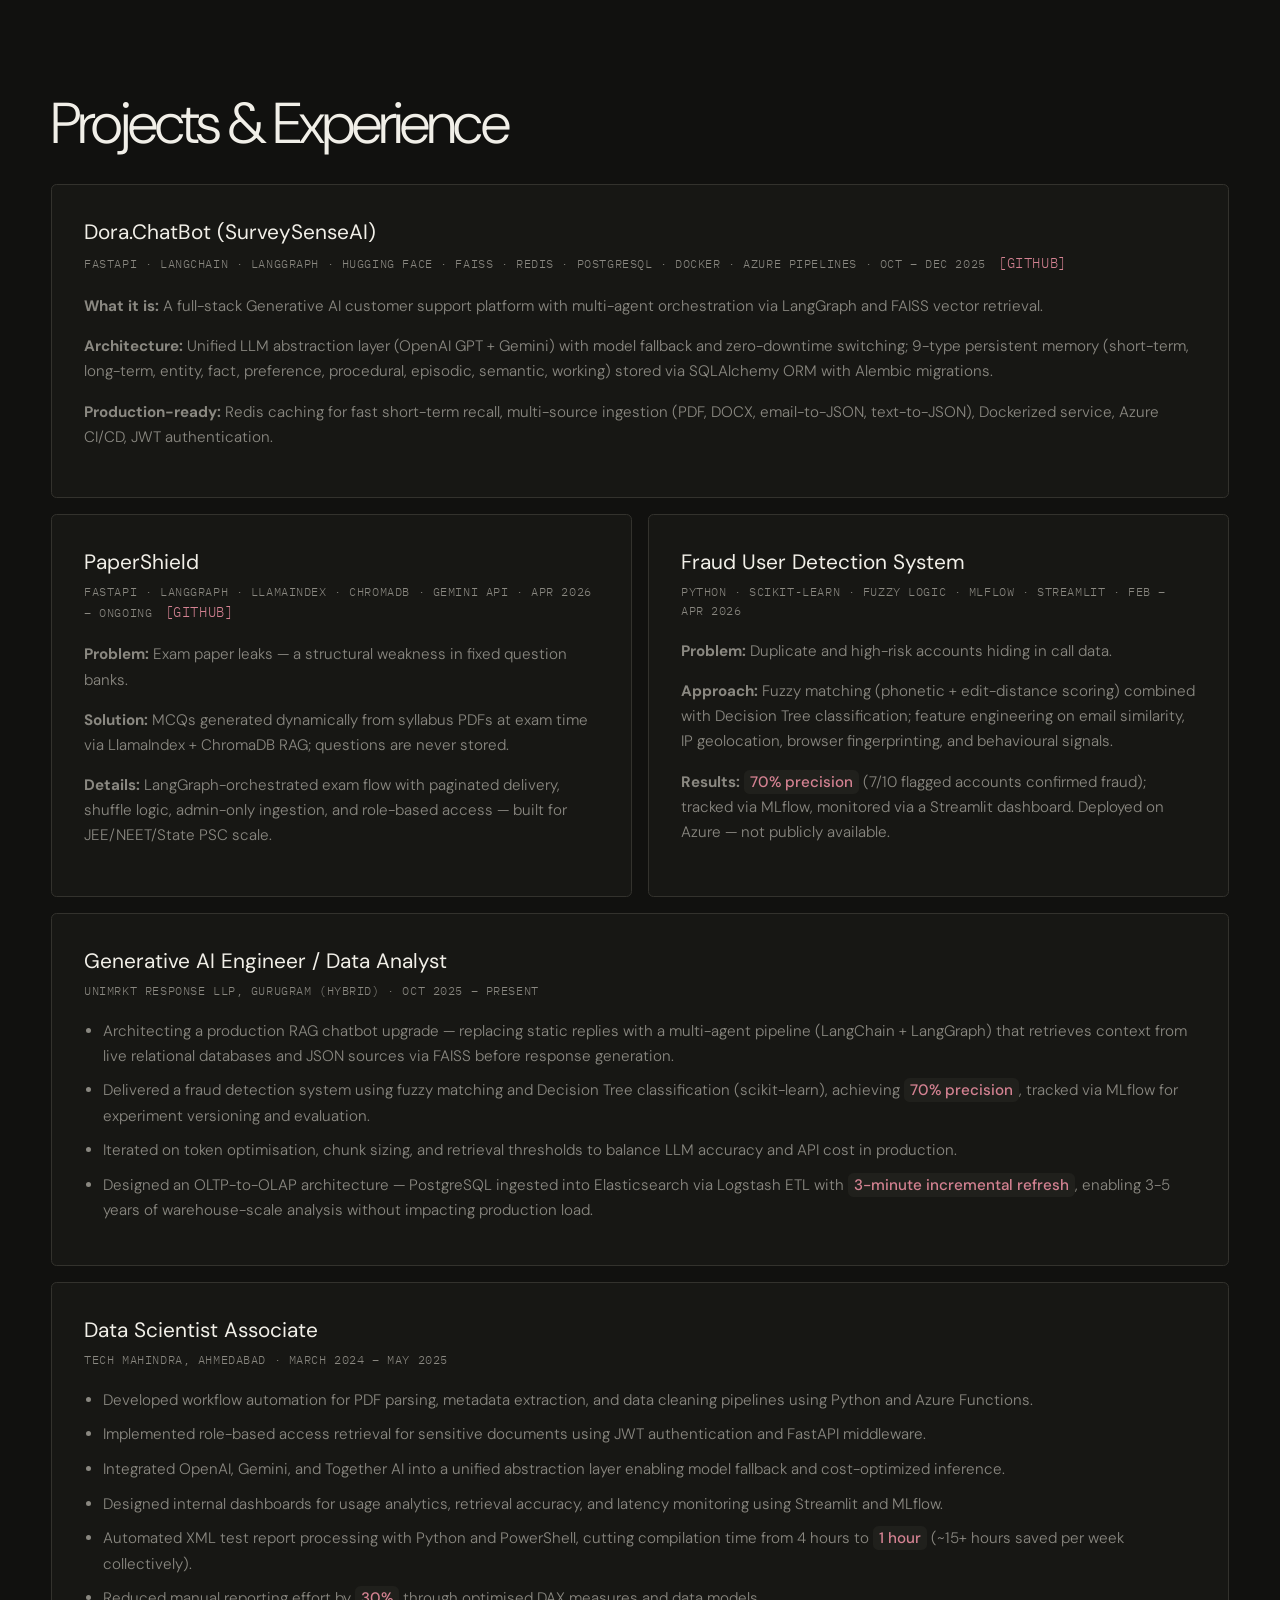
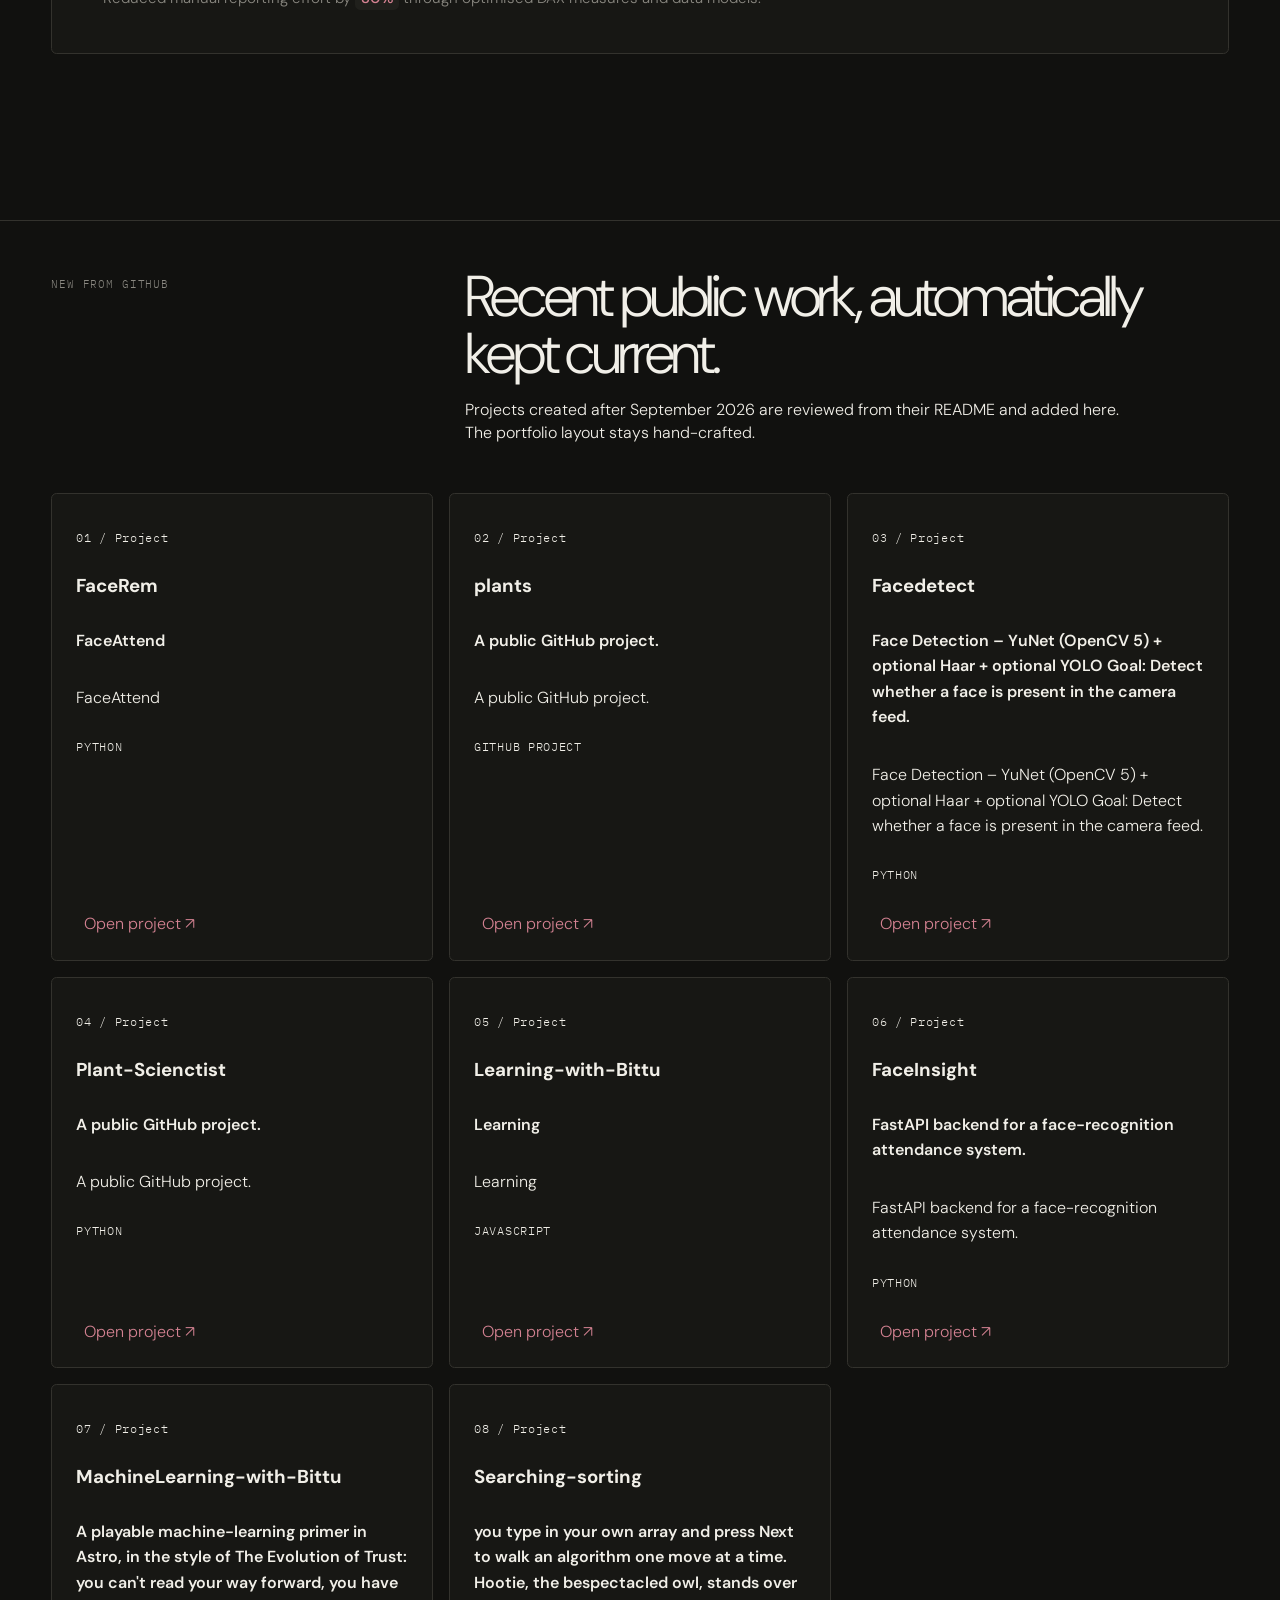
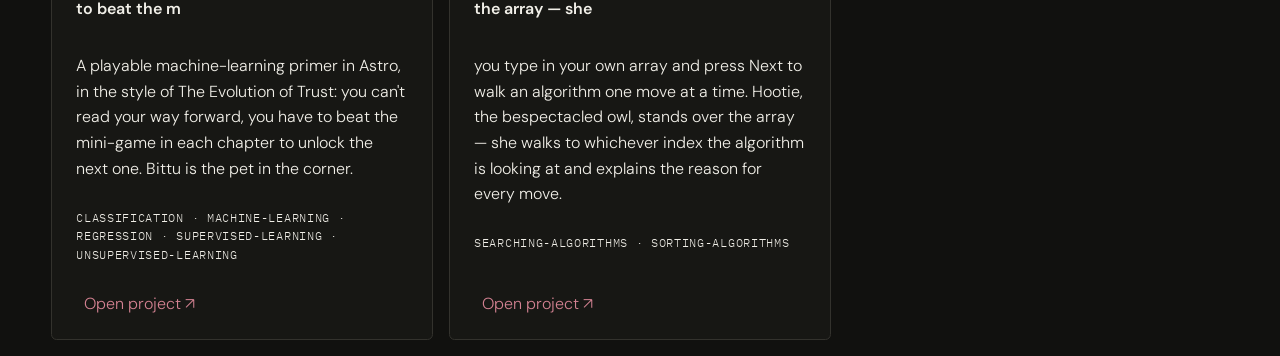
==== commit 6aba943a: "chore: sync portfolio projects" ====
--- a/projects.html
+++ b/projects.html
@@ -100,49 +100,56 @@
       <div class="generated-projects-grid">
         <!-- GENERATED_GITHUB_PROJECTS_START -->
 <article class="generated-project-card">
-  <p class="generated-project-index">01 / Project</p><h3>plants</h3>
+  <p class="generated-project-index">01 / Project</p><h3>FaceRem</h3>
+  <p class="generated-project-tagline">FaceAttend</p><p>FaceAttend</p>
+  
+  <p class="generated-project-tech">PYTHON</p>
+  <a class="project-link" href="https://github.com/routparam12/FaceRem" target="_blank" rel="noreferrer">Open project ↗</a>
+</article>
+<article class="generated-project-card">
+  <p class="generated-project-index">02 / Project</p><h3>plants</h3>
   <p class="generated-project-tagline">A public GitHub project.</p><p>A public GitHub project.</p>
   
   <p class="generated-project-tech">GITHUB PROJECT</p>
   <a class="project-link" href="https://github.com/routparam12/plants" target="_blank" rel="noreferrer">Open project ↗</a>
 </article>
 <article class="generated-project-card">
-  <p class="generated-project-index">02 / Project</p><h3>Facedetect</h3>
+  <p class="generated-project-index">03 / Project</p><h3>Facedetect</h3>
   <p class="generated-project-tagline">Face Detection – YuNet (OpenCV 5) + optional Haar + optional YOLO Goal: Detect whether a face is present in the camera feed.</p><p>Face Detection – YuNet (OpenCV 5) + optional Haar + optional YOLO Goal: Detect whether a face is present in the camera feed.</p>
   
   <p class="generated-project-tech">PYTHON</p>
   <a class="project-link" href="https://github.com/routparam12/Facedetect" target="_blank" rel="noreferrer">Open project ↗</a>
 </article>
 <article class="generated-project-card">
-  <p class="generated-project-index">03 / Project</p><h3>Plant-Scienctist</h3>
+  <p class="generated-project-index">04 / Project</p><h3>Plant-Scienctist</h3>
   <p class="generated-project-tagline">A public GitHub project.</p><p>A public GitHub project.</p>
   
   <p class="generated-project-tech">PYTHON</p>
   <a class="project-link" href="https://github.com/routparam12/Plant-Scienctist" target="_blank" rel="noreferrer">Open project ↗</a>
 </article>
 <article class="generated-project-card">
-  <p class="generated-project-index">04 / Project</p><h3>Learning-with-Bittu</h3>
+  <p class="generated-project-index">05 / Project</p><h3>Learning-with-Bittu</h3>
   <p class="generated-project-tagline">Learning</p><p>Learning</p>
   
   <p class="generated-project-tech">JAVASCRIPT</p>
   <a class="project-link" href="https://github.com/routparam12/Learning-with-Bittu" target="_blank" rel="noreferrer">Open project ↗</a>
 </article>
 <article class="generated-project-card">
-  <p class="generated-project-index">05 / Project</p><h3>FaceInsight</h3>
+  <p class="generated-project-index">06 / Project</p><h3>FaceInsight</h3>
   <p class="generated-project-tagline">FastAPI backend for a face-recognition attendance system.</p><p>FastAPI backend for a face-recognition attendance system.</p>
   
   <p class="generated-project-tech">PYTHON</p>
   <a class="project-link" href="https://github.com/routparam12/FaceInsight" target="_blank" rel="noreferrer">Open project ↗</a>
 </article>
 <article class="generated-project-card">
-  <p class="generated-project-index">06 / Project</p><h3>MachineLearning-with-Bittu</h3>
+  <p class="generated-project-index">07 / Project</p><h3>MachineLearning-with-Bittu</h3>
   <p class="generated-project-tagline">A playable machine-learning primer in Astro, in the style of The Evolution of Trust: you can&#x27;t read your way forward, you have to beat the m</p><p>A playable machine-learning primer in Astro, in the style of The Evolution of Trust: you can&#x27;t read your way forward, you have to beat the mini-game in each chapter to unlock the next one. Bittu is the pet in the corner.</p>
   
   <p class="generated-project-tech">CLASSIFICATION · MACHINE-LEARNING · REGRESSION · SUPERVISED-LEARNING · UNSUPERVISED-LEARNING</p>
   <a class="project-link" href="https://github.com/routparam12/MachineLearning-with-Bittu" target="_blank" rel="noreferrer">Open project ↗</a>
 </article>
 <article class="generated-project-card">
-  <p class="generated-project-index">07 / Project</p><h3>Searching-sorting</h3>
+  <p class="generated-project-index">08 / Project</p><h3>Searching-sorting</h3>
   <p class="generated-project-tagline">you type in your own array and press Next to walk an algorithm one move at a time. Hootie, the bespectacled owl, stands over the array — she</p><p>you type in your own array and press Next to walk an algorithm one move at a time. Hootie, the bespectacled owl, stands over the array — she walks to whichever index the algorithm is looking at and explains the reason for every move.</p>
   
   <p class="generated-project-tech">SEARCHING-ALGORITHMS · SORTING-ALGORITHMS</p>
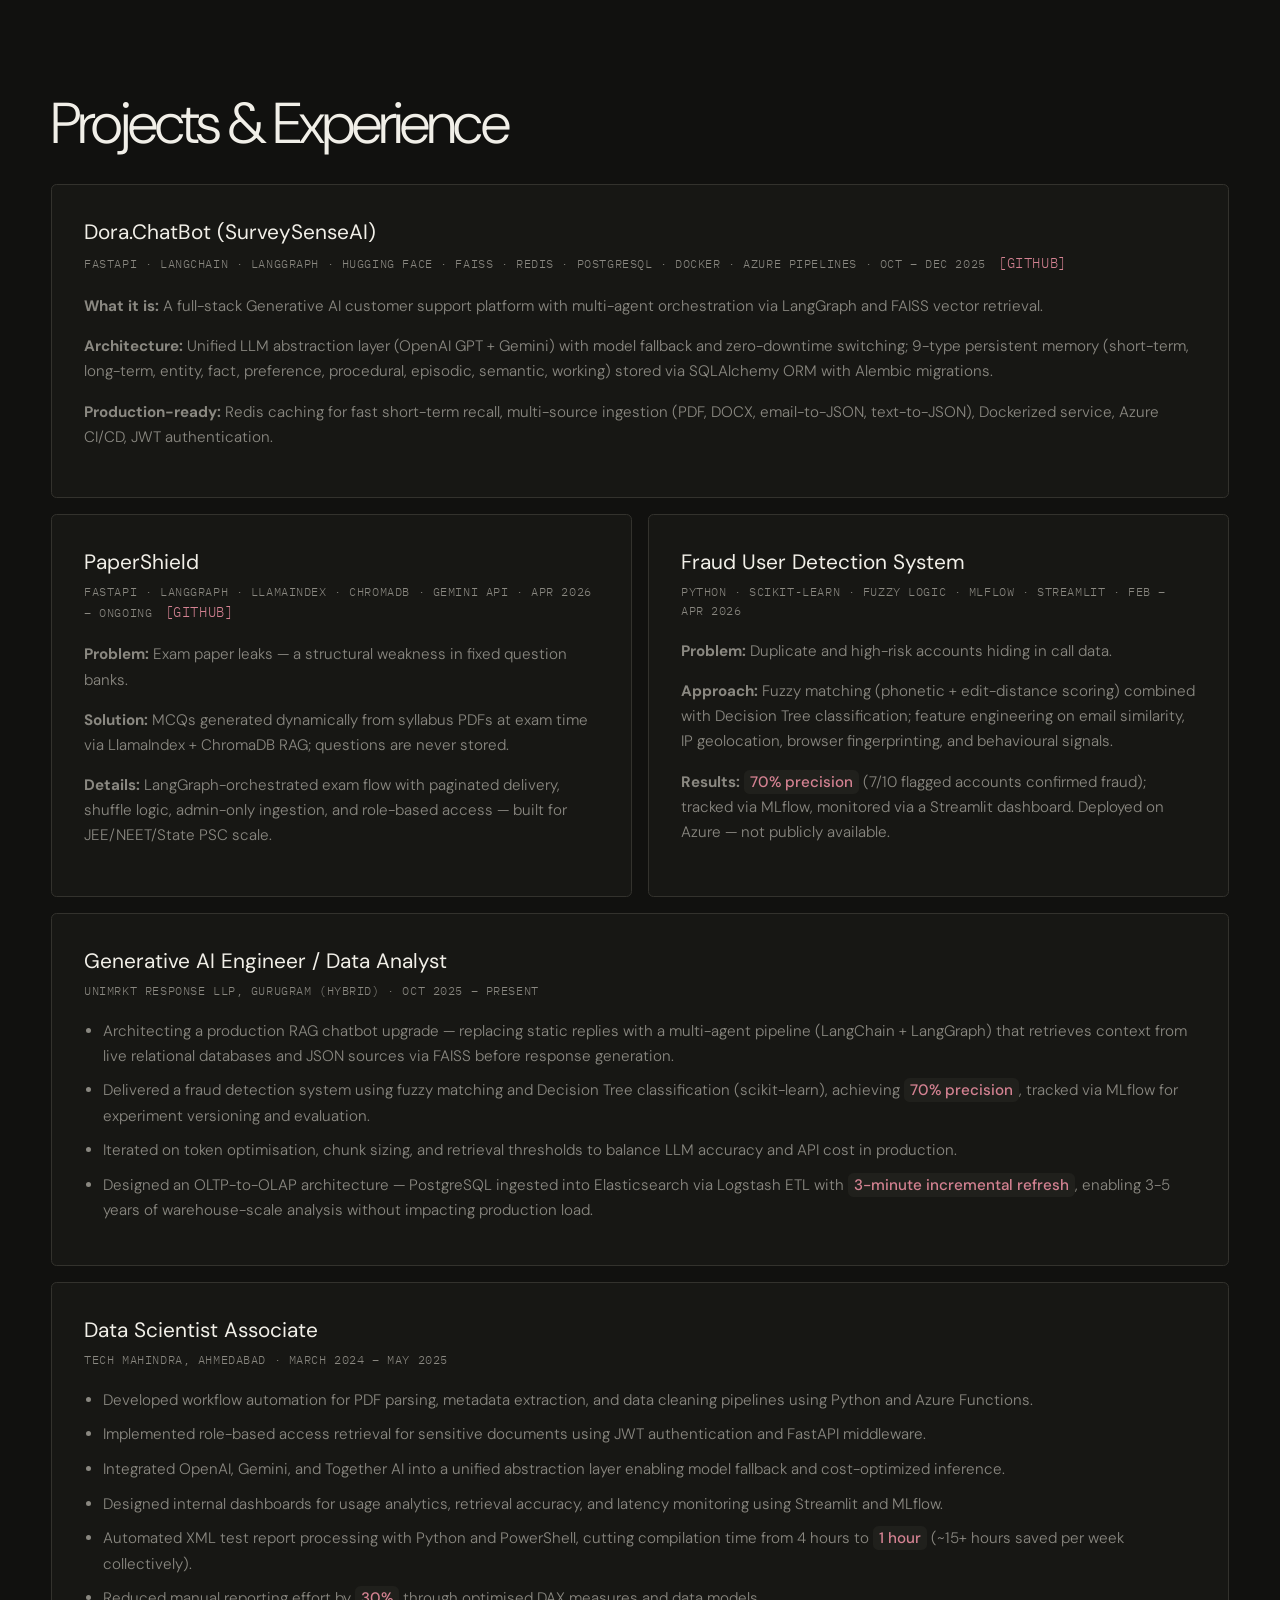
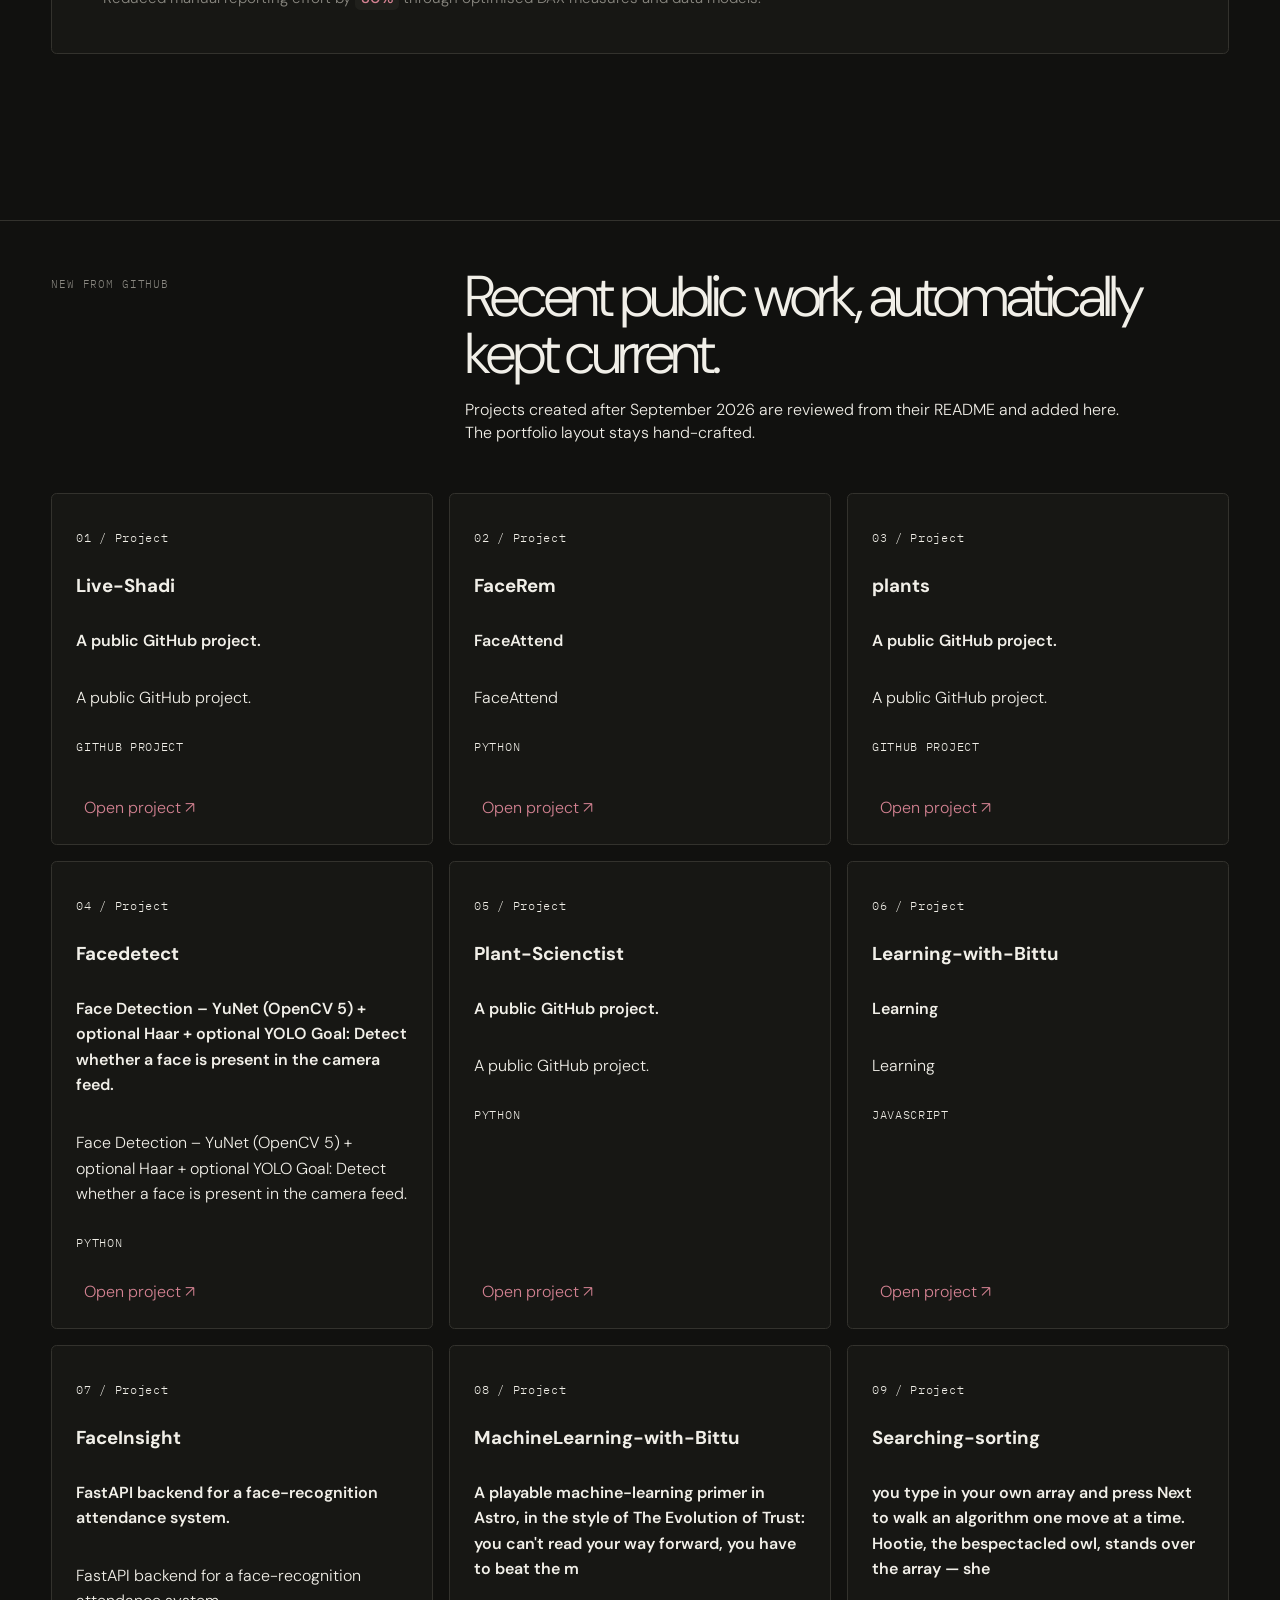
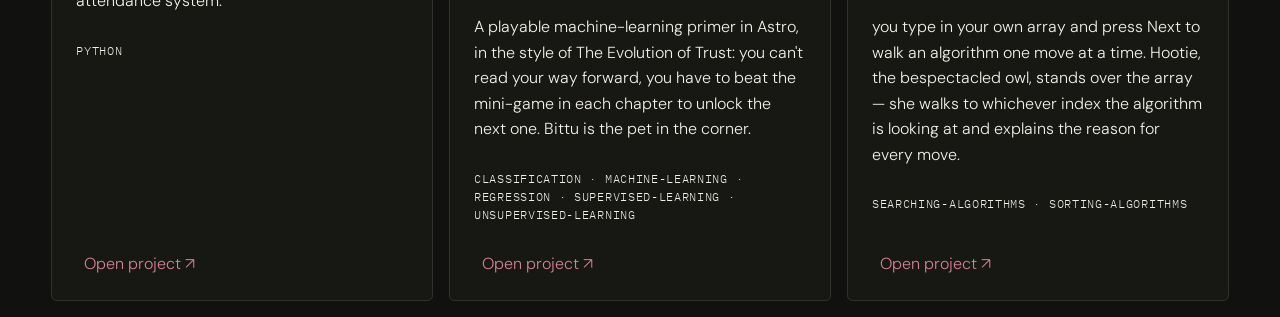
==== commit 8e49c7cb: "chore: sync portfolio projects" ====
--- a/projects.html
+++ b/projects.html
@@ -100,56 +100,63 @@
       <div class="generated-projects-grid">
         <!-- GENERATED_GITHUB_PROJECTS_START -->
 <article class="generated-project-card">
-  <p class="generated-project-index">01 / Project</p><h3>FaceRem</h3>
+  <p class="generated-project-index">01 / Project</p><h3>Live-Shadi</h3>
+  <p class="generated-project-tagline">A public GitHub project.</p><p>A public GitHub project.</p>
+  
+  <p class="generated-project-tech">GITHUB PROJECT</p>
+  <a class="project-link" href="https://github.com/routparam12/Live-Shadi" target="_blank" rel="noreferrer">Open project ↗</a>
+</article>
+<article class="generated-project-card">
+  <p class="generated-project-index">02 / Project</p><h3>FaceRem</h3>
   <p class="generated-project-tagline">FaceAttend</p><p>FaceAttend</p>
   
   <p class="generated-project-tech">PYTHON</p>
   <a class="project-link" href="https://github.com/routparam12/FaceRem" target="_blank" rel="noreferrer">Open project ↗</a>
 </article>
 <article class="generated-project-card">
-  <p class="generated-project-index">02 / Project</p><h3>plants</h3>
+  <p class="generated-project-index">03 / Project</p><h3>plants</h3>
   <p class="generated-project-tagline">A public GitHub project.</p><p>A public GitHub project.</p>
   
   <p class="generated-project-tech">GITHUB PROJECT</p>
   <a class="project-link" href="https://github.com/routparam12/plants" target="_blank" rel="noreferrer">Open project ↗</a>
 </article>
 <article class="generated-project-card">
-  <p class="generated-project-index">03 / Project</p><h3>Facedetect</h3>
+  <p class="generated-project-index">04 / Project</p><h3>Facedetect</h3>
   <p class="generated-project-tagline">Face Detection – YuNet (OpenCV 5) + optional Haar + optional YOLO Goal: Detect whether a face is present in the camera feed.</p><p>Face Detection – YuNet (OpenCV 5) + optional Haar + optional YOLO Goal: Detect whether a face is present in the camera feed.</p>
   
   <p class="generated-project-tech">PYTHON</p>
   <a class="project-link" href="https://github.com/routparam12/Facedetect" target="_blank" rel="noreferrer">Open project ↗</a>
 </article>
 <article class="generated-project-card">
-  <p class="generated-project-index">04 / Project</p><h3>Plant-Scienctist</h3>
+  <p class="generated-project-index">05 / Project</p><h3>Plant-Scienctist</h3>
   <p class="generated-project-tagline">A public GitHub project.</p><p>A public GitHub project.</p>
   
   <p class="generated-project-tech">PYTHON</p>
   <a class="project-link" href="https://github.com/routparam12/Plant-Scienctist" target="_blank" rel="noreferrer">Open project ↗</a>
 </article>
 <article class="generated-project-card">
-  <p class="generated-project-index">05 / Project</p><h3>Learning-with-Bittu</h3>
+  <p class="generated-project-index">06 / Project</p><h3>Learning-with-Bittu</h3>
   <p class="generated-project-tagline">Learning</p><p>Learning</p>
   
   <p class="generated-project-tech">JAVASCRIPT</p>
   <a class="project-link" href="https://github.com/routparam12/Learning-with-Bittu" target="_blank" rel="noreferrer">Open project ↗</a>
 </article>
 <article class="generated-project-card">
-  <p class="generated-project-index">06 / Project</p><h3>FaceInsight</h3>
+  <p class="generated-project-index">07 / Project</p><h3>FaceInsight</h3>
   <p class="generated-project-tagline">FastAPI backend for a face-recognition attendance system.</p><p>FastAPI backend for a face-recognition attendance system.</p>
   
   <p class="generated-project-tech">PYTHON</p>
   <a class="project-link" href="https://github.com/routparam12/FaceInsight" target="_blank" rel="noreferrer">Open project ↗</a>
 </article>
 <article class="generated-project-card">
-  <p class="generated-project-index">07 / Project</p><h3>MachineLearning-with-Bittu</h3>
+  <p class="generated-project-index">08 / Project</p><h3>MachineLearning-with-Bittu</h3>
   <p class="generated-project-tagline">A playable machine-learning primer in Astro, in the style of The Evolution of Trust: you can&#x27;t read your way forward, you have to beat the m</p><p>A playable machine-learning primer in Astro, in the style of The Evolution of Trust: you can&#x27;t read your way forward, you have to beat the mini-game in each chapter to unlock the next one. Bittu is the pet in the corner.</p>
   
   <p class="generated-project-tech">CLASSIFICATION · MACHINE-LEARNING · REGRESSION · SUPERVISED-LEARNING · UNSUPERVISED-LEARNING</p>
   <a class="project-link" href="https://github.com/routparam12/MachineLearning-with-Bittu" target="_blank" rel="noreferrer">Open project ↗</a>
 </article>
 <article class="generated-project-card">
-  <p class="generated-project-index">08 / Project</p><h3>Searching-sorting</h3>
+  <p class="generated-project-index">09 / Project</p><h3>Searching-sorting</h3>
   <p class="generated-project-tagline">you type in your own array and press Next to walk an algorithm one move at a time. Hootie, the bespectacled owl, stands over the array — she</p><p>you type in your own array and press Next to walk an algorithm one move at a time. Hootie, the bespectacled owl, stands over the array — she walks to whichever index the algorithm is looking at and explains the reason for every move.</p>
   
   <p class="generated-project-tech">SEARCHING-ALGORITHMS · SORTING-ALGORITHMS</p>
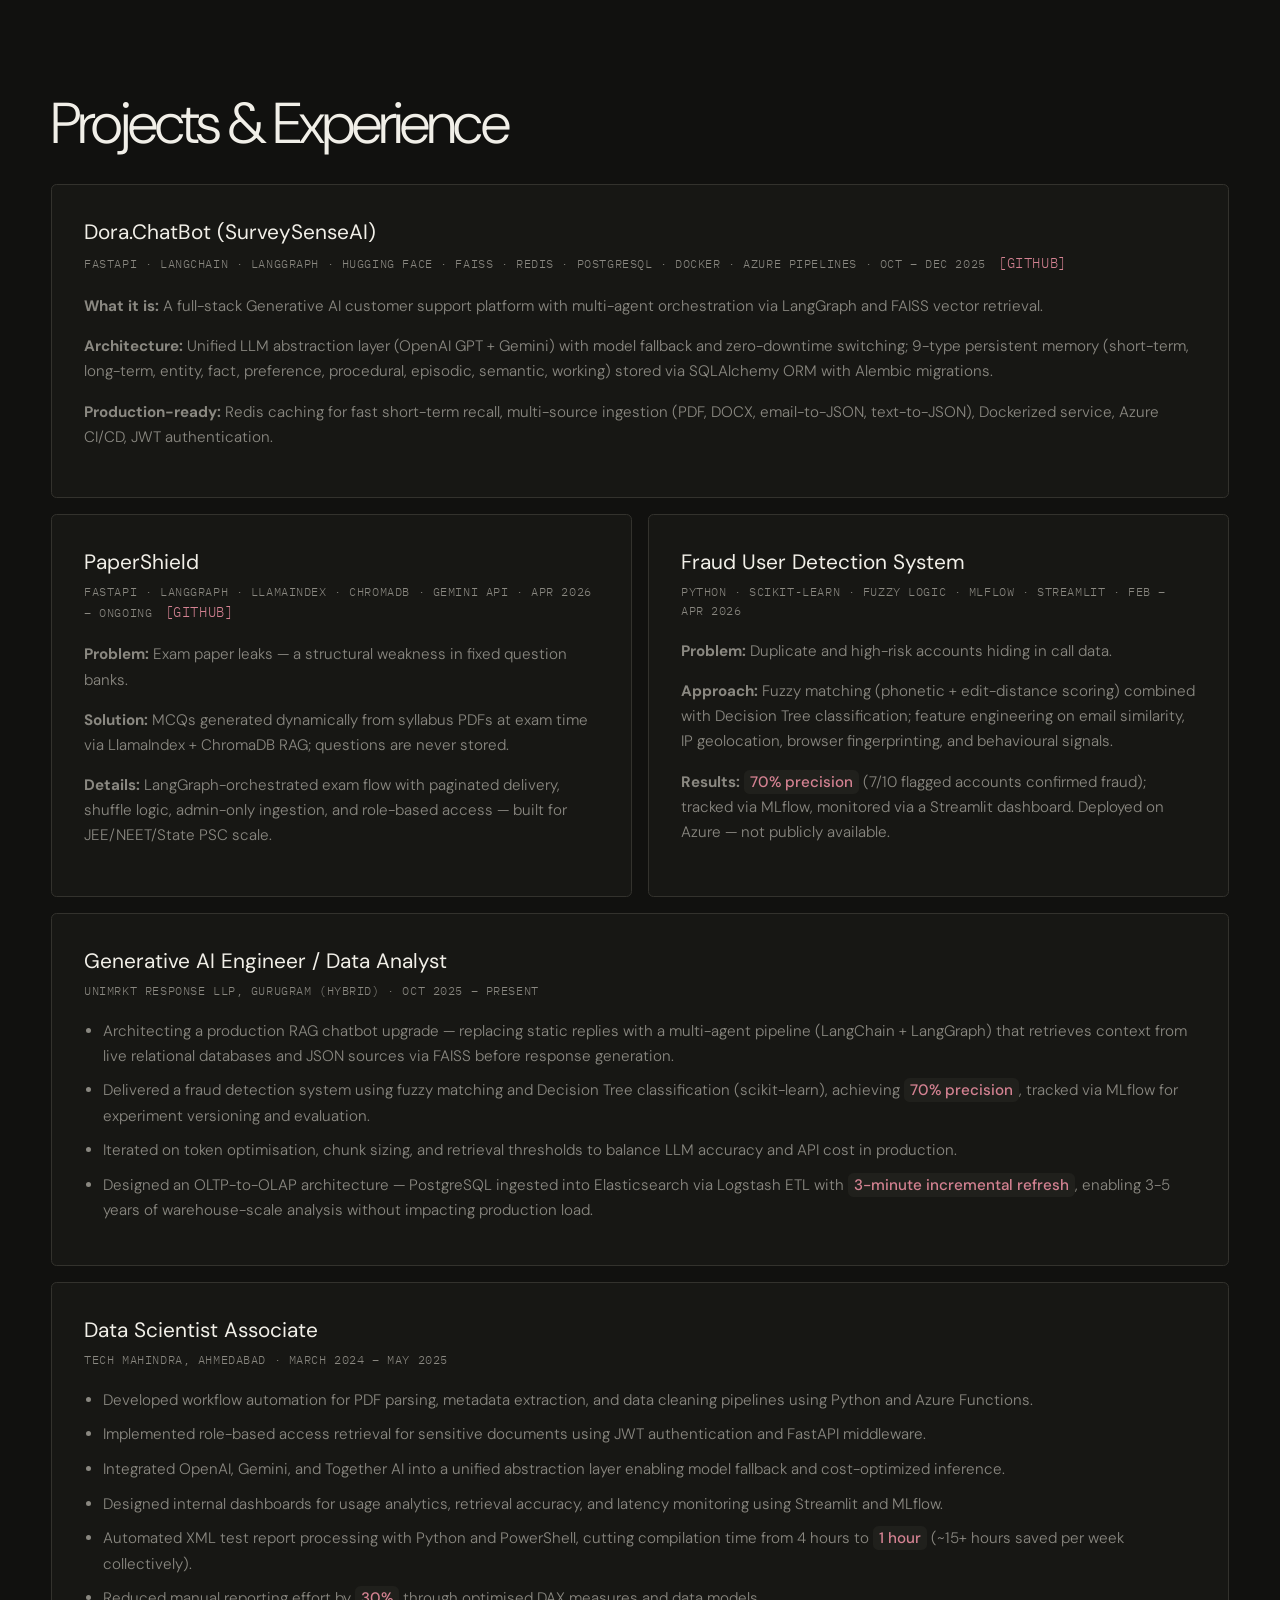
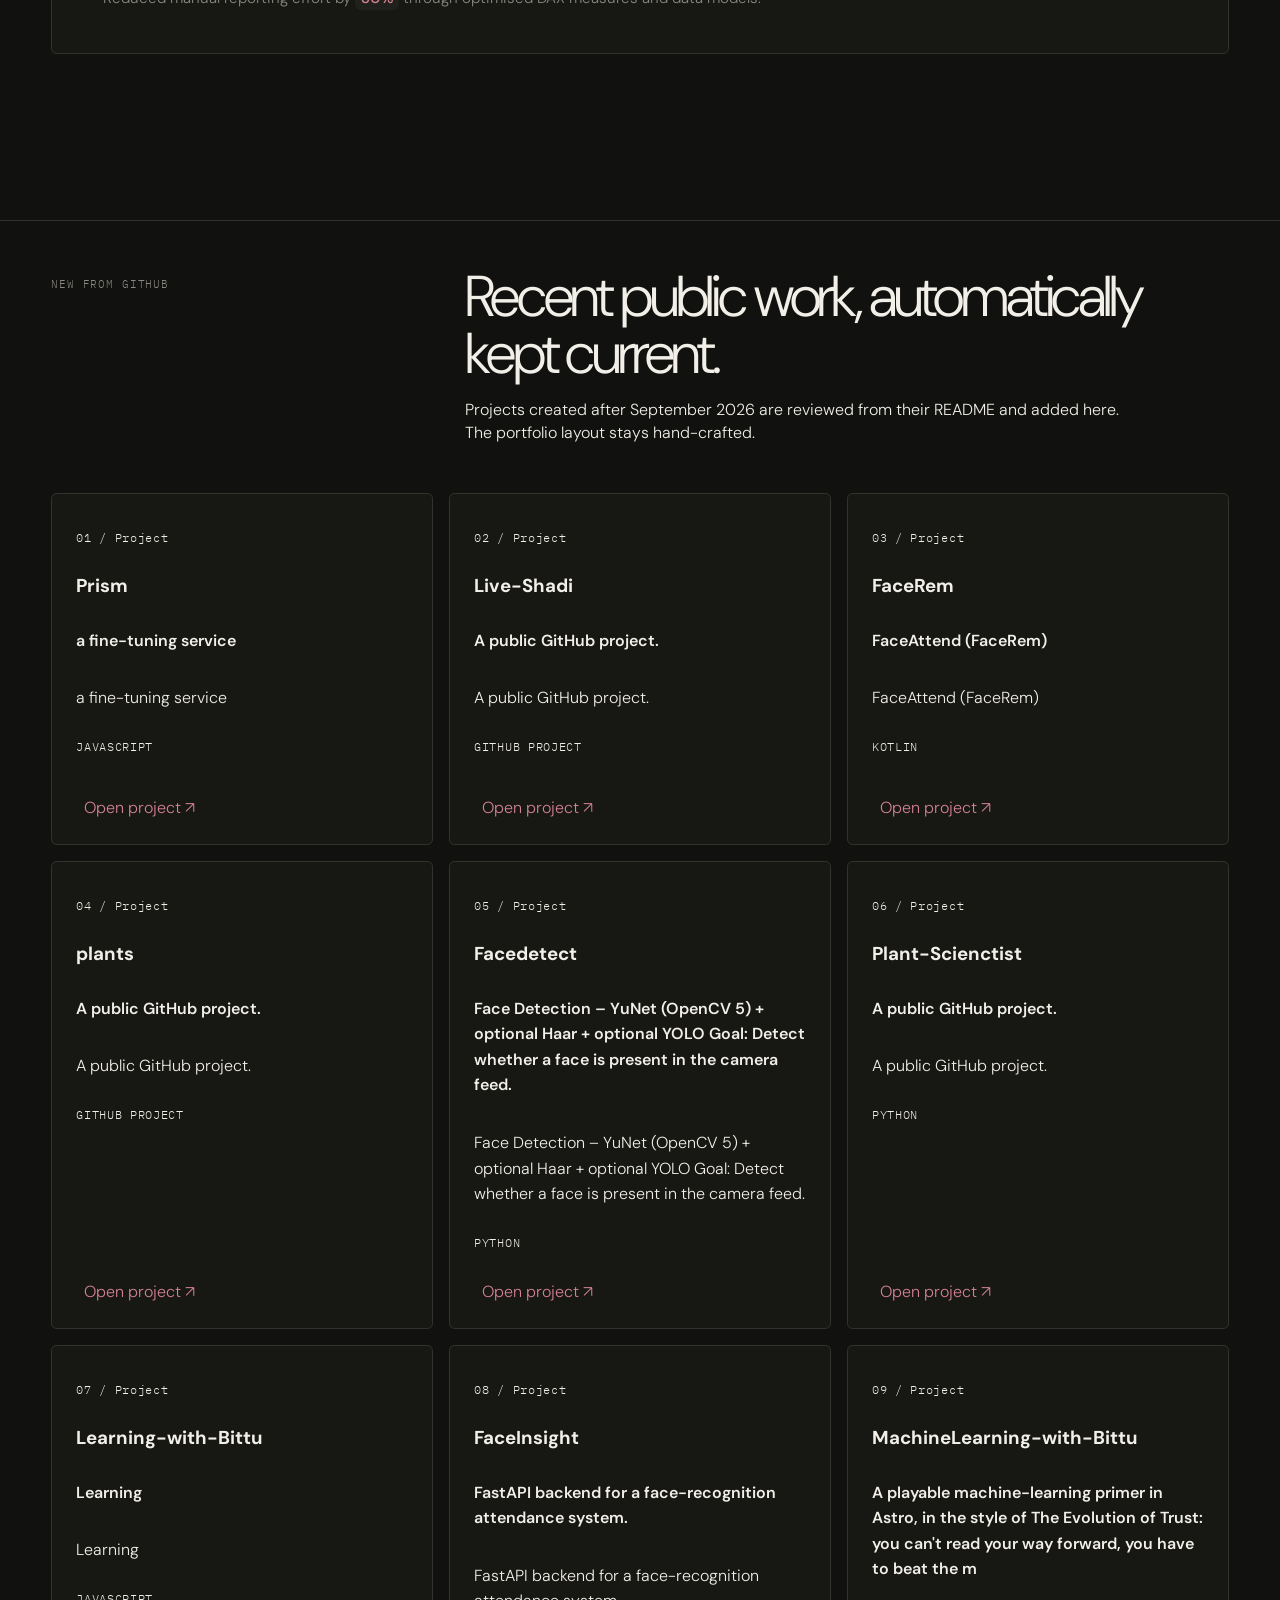
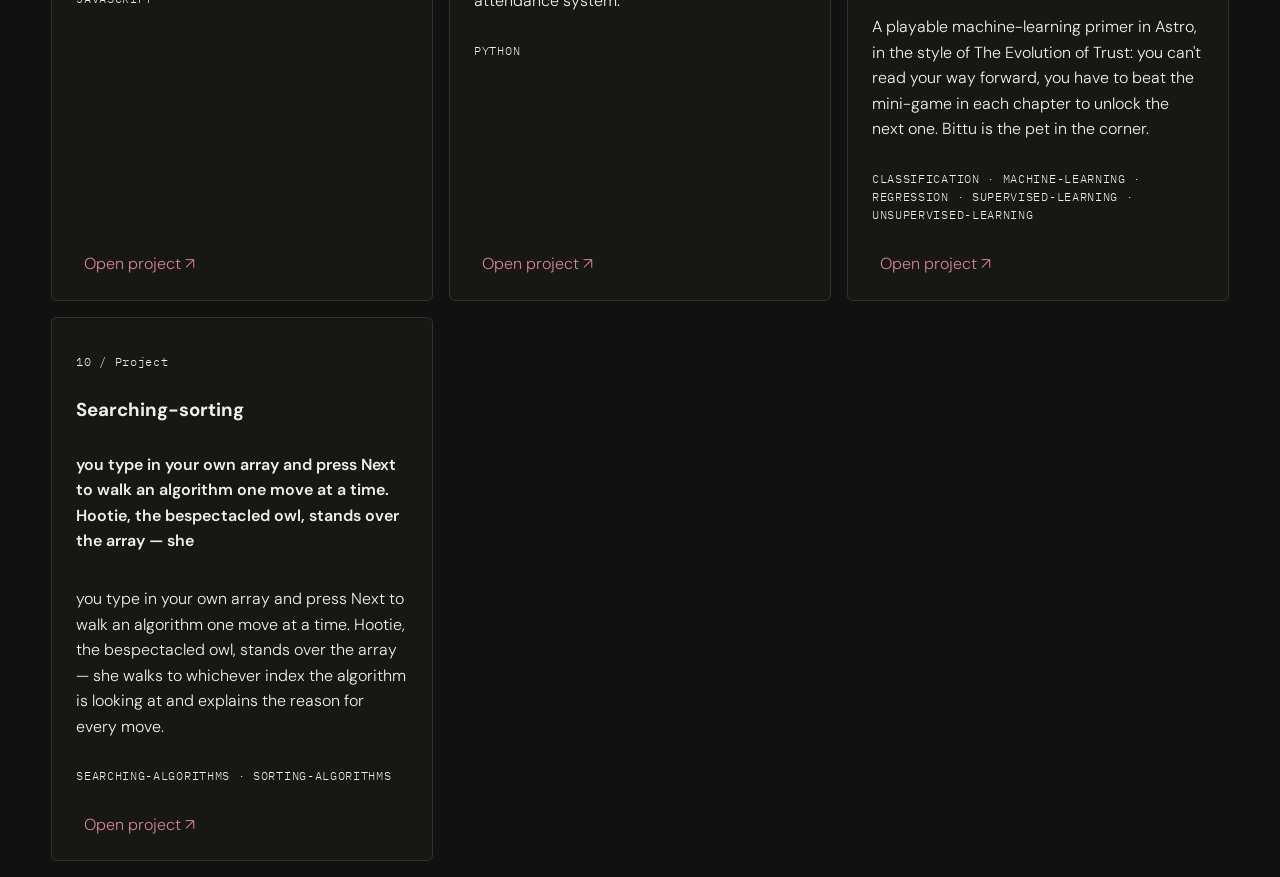
==== commit 89ab043f: "chore: sync portfolio projects" ====
--- a/projects.html
+++ b/projects.html
@@ -100,63 +100,70 @@
       <div class="generated-projects-grid">
         <!-- GENERATED_GITHUB_PROJECTS_START -->
 <article class="generated-project-card">
-  <p class="generated-project-index">01 / Project</p><h3>Live-Shadi</h3>
+  <p class="generated-project-index">01 / Project</p><h3>Prism</h3>
+  <p class="generated-project-tagline">a fine-tuning service</p><p>a fine-tuning service</p>
+  
+  <p class="generated-project-tech">JAVASCRIPT</p>
+  <a class="project-link" href="https://github.com/routparam12/Prism" target="_blank" rel="noreferrer">Open project ↗</a>
+</article>
+<article class="generated-project-card">
+  <p class="generated-project-index">02 / Project</p><h3>Live-Shadi</h3>
   <p class="generated-project-tagline">A public GitHub project.</p><p>A public GitHub project.</p>
   
   <p class="generated-project-tech">GITHUB PROJECT</p>
   <a class="project-link" href="https://github.com/routparam12/Live-Shadi" target="_blank" rel="noreferrer">Open project ↗</a>
 </article>
 <article class="generated-project-card">
-  <p class="generated-project-index">02 / Project</p><h3>FaceRem</h3>
-  <p class="generated-project-tagline">FaceAttend</p><p>FaceAttend</p>
+  <p class="generated-project-index">03 / Project</p><h3>FaceRem</h3>
+  <p class="generated-project-tagline">FaceAttend (FaceRem)</p><p>FaceAttend (FaceRem)</p>
   
-  <p class="generated-project-tech">PYTHON</p>
+  <p class="generated-project-tech">KOTLIN</p>
   <a class="project-link" href="https://github.com/routparam12/FaceRem" target="_blank" rel="noreferrer">Open project ↗</a>
 </article>
 <article class="generated-project-card">
-  <p class="generated-project-index">03 / Project</p><h3>plants</h3>
+  <p class="generated-project-index">04 / Project</p><h3>plants</h3>
   <p class="generated-project-tagline">A public GitHub project.</p><p>A public GitHub project.</p>
   
   <p class="generated-project-tech">GITHUB PROJECT</p>
   <a class="project-link" href="https://github.com/routparam12/plants" target="_blank" rel="noreferrer">Open project ↗</a>
 </article>
 <article class="generated-project-card">
-  <p class="generated-project-index">04 / Project</p><h3>Facedetect</h3>
+  <p class="generated-project-index">05 / Project</p><h3>Facedetect</h3>
   <p class="generated-project-tagline">Face Detection – YuNet (OpenCV 5) + optional Haar + optional YOLO Goal: Detect whether a face is present in the camera feed.</p><p>Face Detection – YuNet (OpenCV 5) + optional Haar + optional YOLO Goal: Detect whether a face is present in the camera feed.</p>
   
   <p class="generated-project-tech">PYTHON</p>
   <a class="project-link" href="https://github.com/routparam12/Facedetect" target="_blank" rel="noreferrer">Open project ↗</a>
 </article>
 <article class="generated-project-card">
-  <p class="generated-project-index">05 / Project</p><h3>Plant-Scienctist</h3>
+  <p class="generated-project-index">06 / Project</p><h3>Plant-Scienctist</h3>
   <p class="generated-project-tagline">A public GitHub project.</p><p>A public GitHub project.</p>
   
   <p class="generated-project-tech">PYTHON</p>
   <a class="project-link" href="https://github.com/routparam12/Plant-Scienctist" target="_blank" rel="noreferrer">Open project ↗</a>
 </article>
 <article class="generated-project-card">
-  <p class="generated-project-index">06 / Project</p><h3>Learning-with-Bittu</h3>
+  <p class="generated-project-index">07 / Project</p><h3>Learning-with-Bittu</h3>
   <p class="generated-project-tagline">Learning</p><p>Learning</p>
   
   <p class="generated-project-tech">JAVASCRIPT</p>
   <a class="project-link" href="https://github.com/routparam12/Learning-with-Bittu" target="_blank" rel="noreferrer">Open project ↗</a>
 </article>
 <article class="generated-project-card">
-  <p class="generated-project-index">07 / Project</p><h3>FaceInsight</h3>
+  <p class="generated-project-index">08 / Project</p><h3>FaceInsight</h3>
   <p class="generated-project-tagline">FastAPI backend for a face-recognition attendance system.</p><p>FastAPI backend for a face-recognition attendance system.</p>
   
   <p class="generated-project-tech">PYTHON</p>
   <a class="project-link" href="https://github.com/routparam12/FaceInsight" target="_blank" rel="noreferrer">Open project ↗</a>
 </article>
 <article class="generated-project-card">
-  <p class="generated-project-index">08 / Project</p><h3>MachineLearning-with-Bittu</h3>
+  <p class="generated-project-index">09 / Project</p><h3>MachineLearning-with-Bittu</h3>
   <p class="generated-project-tagline">A playable machine-learning primer in Astro, in the style of The Evolution of Trust: you can&#x27;t read your way forward, you have to beat the m</p><p>A playable machine-learning primer in Astro, in the style of The Evolution of Trust: you can&#x27;t read your way forward, you have to beat the mini-game in each chapter to unlock the next one. Bittu is the pet in the corner.</p>
   
   <p class="generated-project-tech">CLASSIFICATION · MACHINE-LEARNING · REGRESSION · SUPERVISED-LEARNING · UNSUPERVISED-LEARNING</p>
   <a class="project-link" href="https://github.com/routparam12/MachineLearning-with-Bittu" target="_blank" rel="noreferrer">Open project ↗</a>
 </article>
 <article class="generated-project-card">
-  <p class="generated-project-index">09 / Project</p><h3>Searching-sorting</h3>
+  <p class="generated-project-index">10 / Project</p><h3>Searching-sorting</h3>
   <p class="generated-project-tagline">you type in your own array and press Next to walk an algorithm one move at a time. Hootie, the bespectacled owl, stands over the array — she</p><p>you type in your own array and press Next to walk an algorithm one move at a time. Hootie, the bespectacled owl, stands over the array — she walks to whichever index the algorithm is looking at and explains the reason for every move.</p>
   
   <p class="generated-project-tech">SEARCHING-ALGORITHMS · SORTING-ALGORITHMS</p>
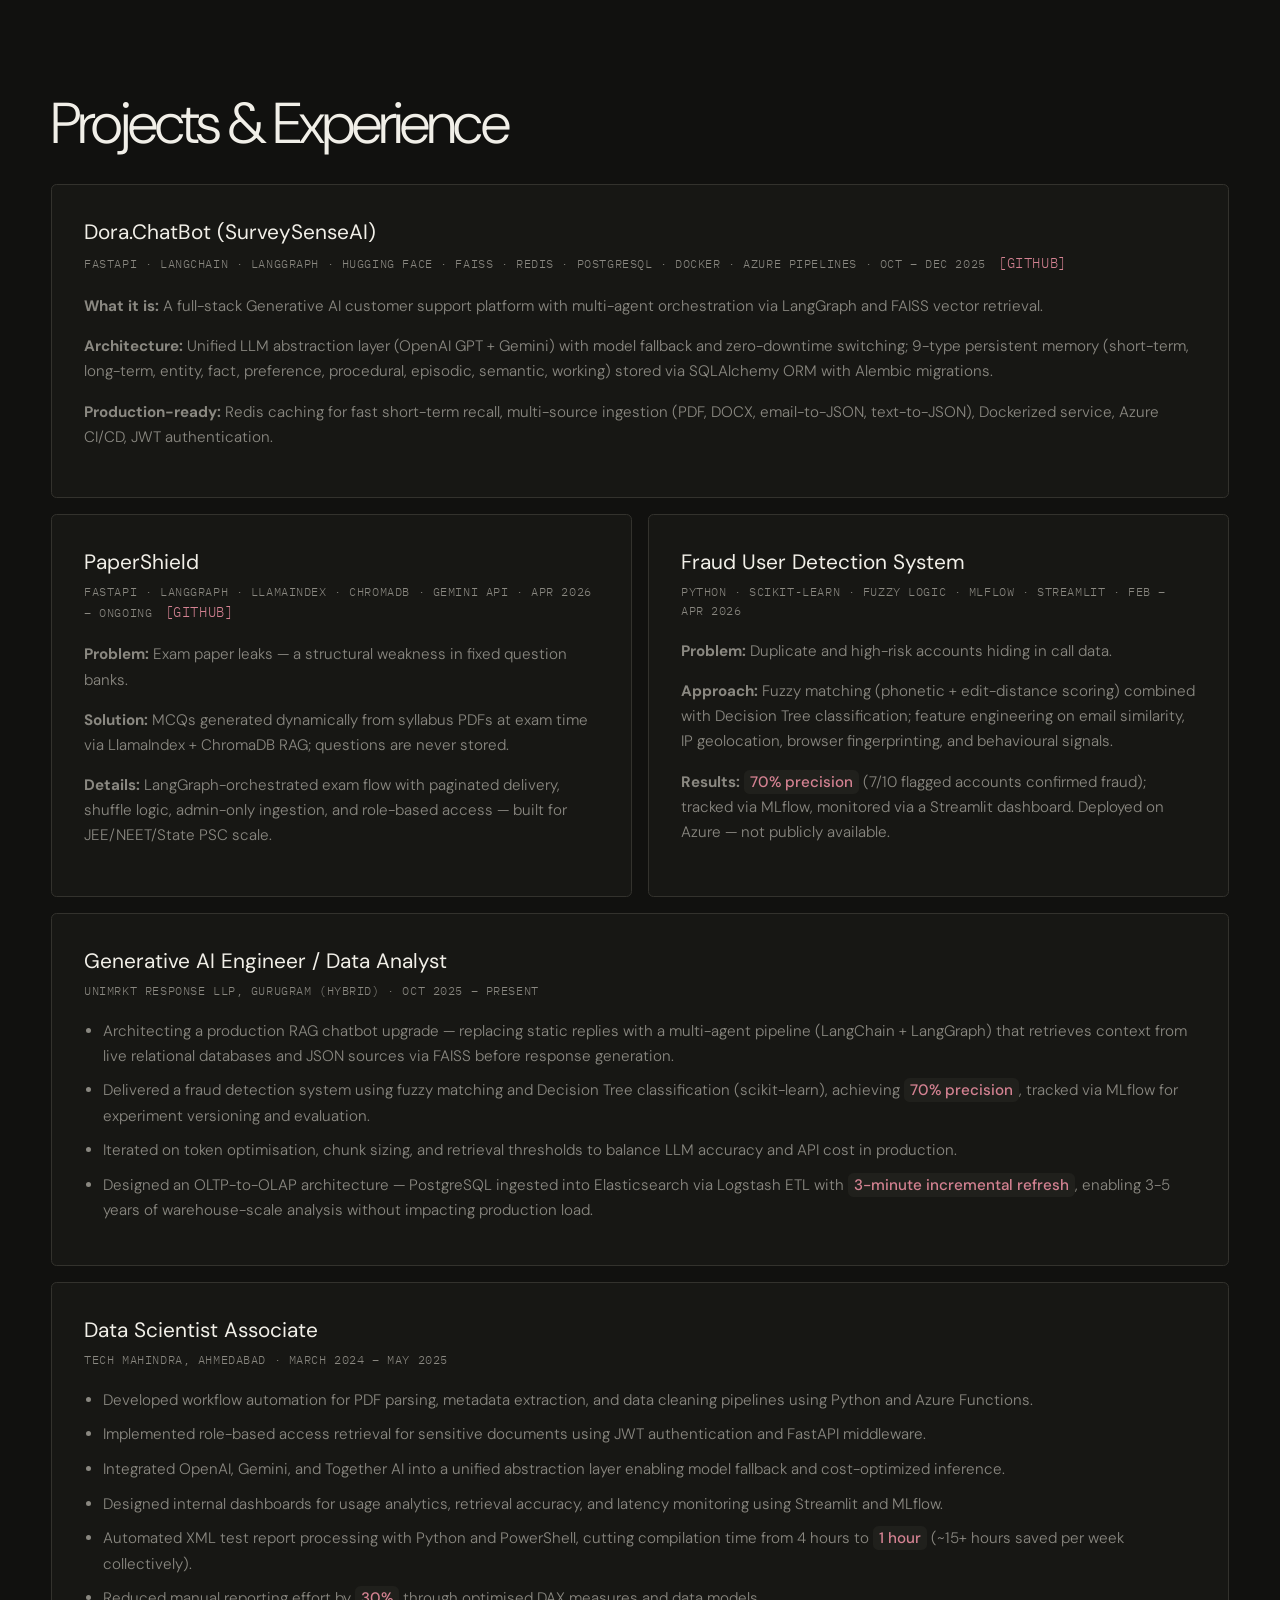
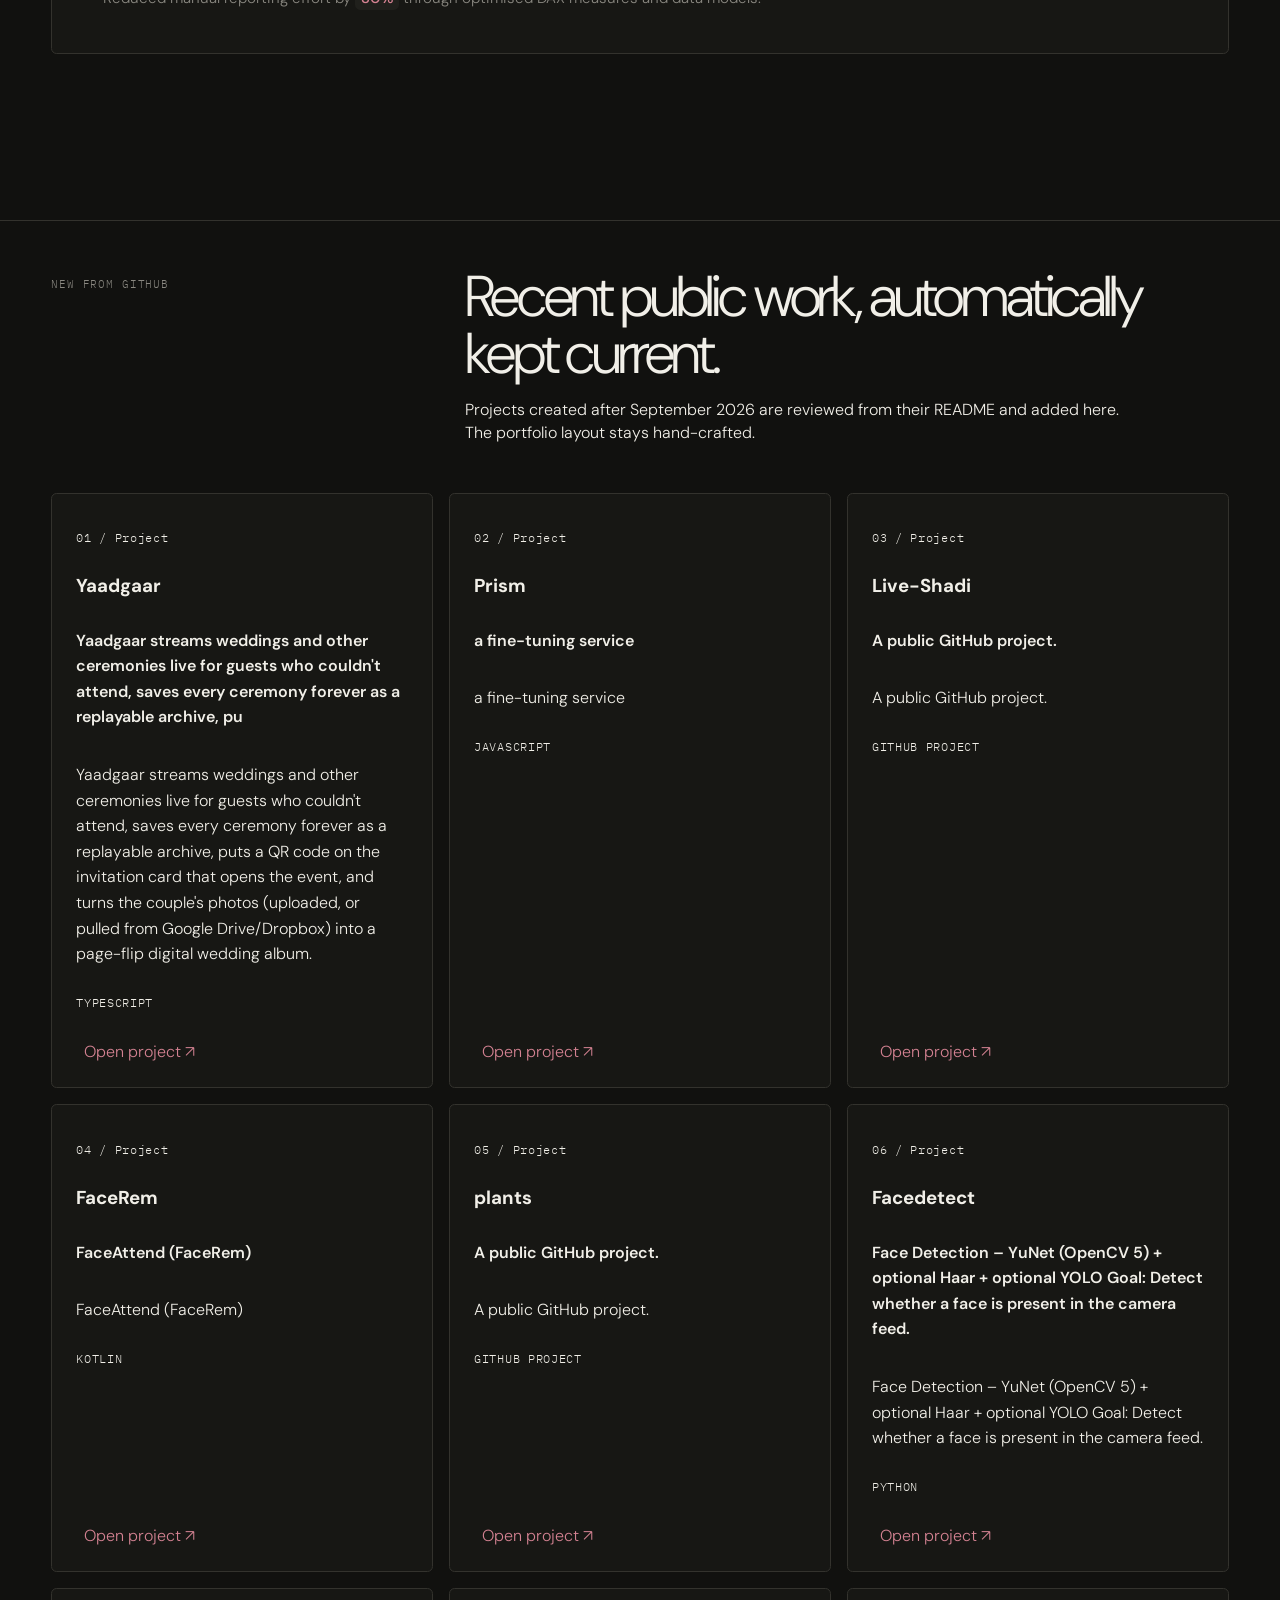
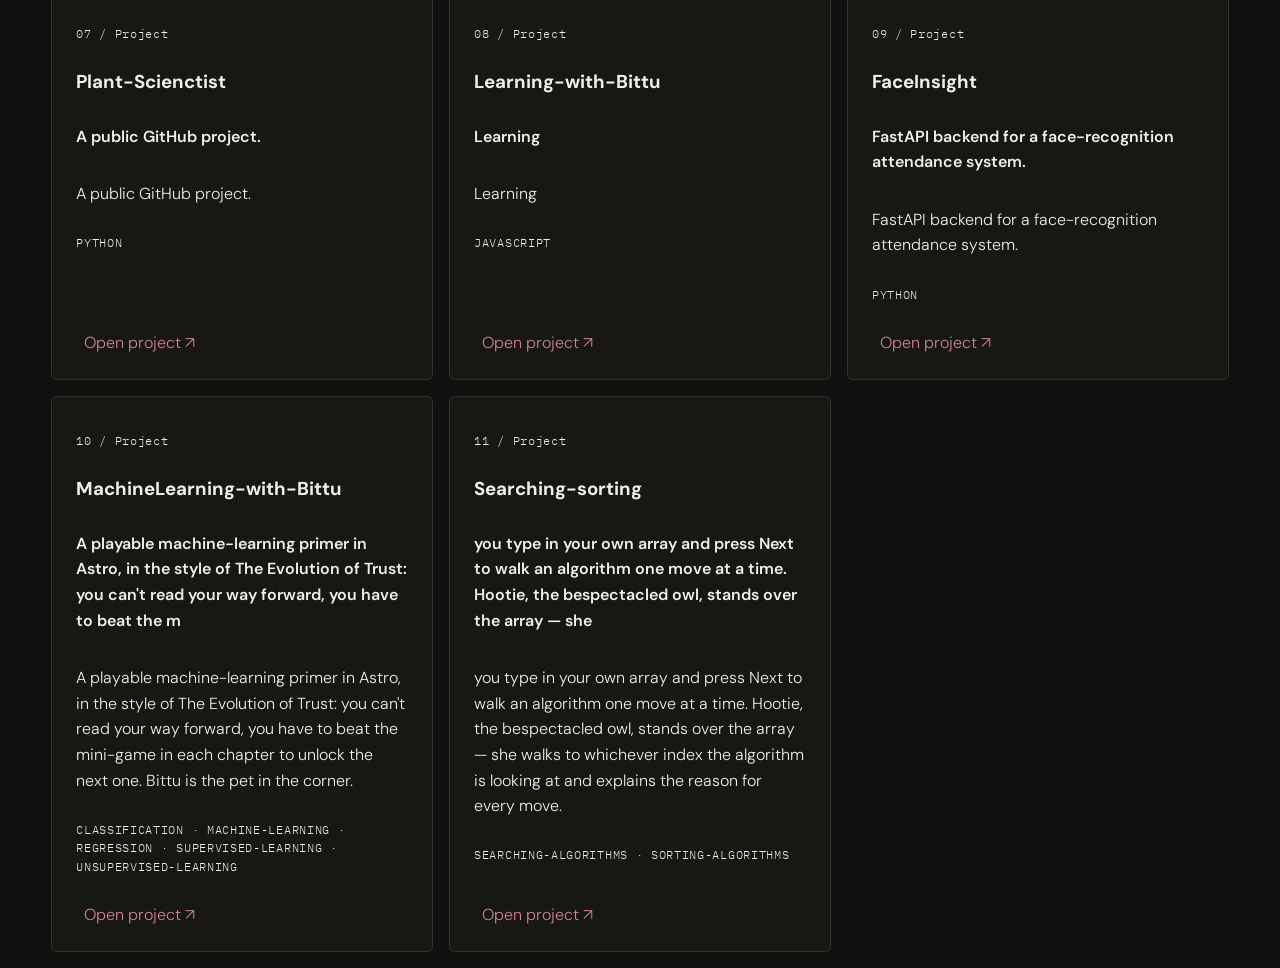
==== commit 891270e3: "chore: sync portfolio projects" ====
--- a/projects.html
+++ b/projects.html
@@ -100,70 +100,77 @@
       <div class="generated-projects-grid">
         <!-- GENERATED_GITHUB_PROJECTS_START -->
 <article class="generated-project-card">
-  <p class="generated-project-index">01 / Project</p><h3>Prism</h3>
+  <p class="generated-project-index">01 / Project</p><h3>Yaadgaar</h3>
+  <p class="generated-project-tagline">Yaadgaar streams weddings and other ceremonies live for guests who couldn&#x27;t attend, saves every ceremony forever as a replayable archive, pu</p><p>Yaadgaar streams weddings and other ceremonies live for guests who couldn&#x27;t attend, saves every ceremony forever as a replayable archive, puts a QR code on the invitation card that opens the event, and turns the couple&#x27;s photos (uploaded, or pulled from Google Drive/Dropbox) into a page-flip digital wedding album.</p>
+  
+  <p class="generated-project-tech">TYPESCRIPT</p>
+  <a class="project-link" href="https://github.com/routparam12/Yaadgaar" target="_blank" rel="noreferrer">Open project ↗</a>
+</article>
+<article class="generated-project-card">
+  <p class="generated-project-index">02 / Project</p><h3>Prism</h3>
   <p class="generated-project-tagline">a fine-tuning service</p><p>a fine-tuning service</p>
   
   <p class="generated-project-tech">JAVASCRIPT</p>
   <a class="project-link" href="https://github.com/routparam12/Prism" target="_blank" rel="noreferrer">Open project ↗</a>
 </article>
 <article class="generated-project-card">
-  <p class="generated-project-index">02 / Project</p><h3>Live-Shadi</h3>
+  <p class="generated-project-index">03 / Project</p><h3>Live-Shadi</h3>
   <p class="generated-project-tagline">A public GitHub project.</p><p>A public GitHub project.</p>
   
   <p class="generated-project-tech">GITHUB PROJECT</p>
   <a class="project-link" href="https://github.com/routparam12/Live-Shadi" target="_blank" rel="noreferrer">Open project ↗</a>
 </article>
 <article class="generated-project-card">
-  <p class="generated-project-index">03 / Project</p><h3>FaceRem</h3>
+  <p class="generated-project-index">04 / Project</p><h3>FaceRem</h3>
   <p class="generated-project-tagline">FaceAttend (FaceRem)</p><p>FaceAttend (FaceRem)</p>
   
   <p class="generated-project-tech">KOTLIN</p>
   <a class="project-link" href="https://github.com/routparam12/FaceRem" target="_blank" rel="noreferrer">Open project ↗</a>
 </article>
 <article class="generated-project-card">
-  <p class="generated-project-index">04 / Project</p><h3>plants</h3>
+  <p class="generated-project-index">05 / Project</p><h3>plants</h3>
   <p class="generated-project-tagline">A public GitHub project.</p><p>A public GitHub project.</p>
   
   <p class="generated-project-tech">GITHUB PROJECT</p>
   <a class="project-link" href="https://github.com/routparam12/plants" target="_blank" rel="noreferrer">Open project ↗</a>
 </article>
 <article class="generated-project-card">
-  <p class="generated-project-index">05 / Project</p><h3>Facedetect</h3>
+  <p class="generated-project-index">06 / Project</p><h3>Facedetect</h3>
   <p class="generated-project-tagline">Face Detection – YuNet (OpenCV 5) + optional Haar + optional YOLO Goal: Detect whether a face is present in the camera feed.</p><p>Face Detection – YuNet (OpenCV 5) + optional Haar + optional YOLO Goal: Detect whether a face is present in the camera feed.</p>
   
   <p class="generated-project-tech">PYTHON</p>
   <a class="project-link" href="https://github.com/routparam12/Facedetect" target="_blank" rel="noreferrer">Open project ↗</a>
 </article>
 <article class="generated-project-card">
-  <p class="generated-project-index">06 / Project</p><h3>Plant-Scienctist</h3>
+  <p class="generated-project-index">07 / Project</p><h3>Plant-Scienctist</h3>
   <p class="generated-project-tagline">A public GitHub project.</p><p>A public GitHub project.</p>
   
   <p class="generated-project-tech">PYTHON</p>
   <a class="project-link" href="https://github.com/routparam12/Plant-Scienctist" target="_blank" rel="noreferrer">Open project ↗</a>
 </article>
 <article class="generated-project-card">
-  <p class="generated-project-index">07 / Project</p><h3>Learning-with-Bittu</h3>
+  <p class="generated-project-index">08 / Project</p><h3>Learning-with-Bittu</h3>
   <p class="generated-project-tagline">Learning</p><p>Learning</p>
   
   <p class="generated-project-tech">JAVASCRIPT</p>
   <a class="project-link" href="https://github.com/routparam12/Learning-with-Bittu" target="_blank" rel="noreferrer">Open project ↗</a>
 </article>
 <article class="generated-project-card">
-  <p class="generated-project-index">08 / Project</p><h3>FaceInsight</h3>
+  <p class="generated-project-index">09 / Project</p><h3>FaceInsight</h3>
   <p class="generated-project-tagline">FastAPI backend for a face-recognition attendance system.</p><p>FastAPI backend for a face-recognition attendance system.</p>
   
   <p class="generated-project-tech">PYTHON</p>
   <a class="project-link" href="https://github.com/routparam12/FaceInsight" target="_blank" rel="noreferrer">Open project ↗</a>
 </article>
 <article class="generated-project-card">
-  <p class="generated-project-index">09 / Project</p><h3>MachineLearning-with-Bittu</h3>
+  <p class="generated-project-index">10 / Project</p><h3>MachineLearning-with-Bittu</h3>
   <p class="generated-project-tagline">A playable machine-learning primer in Astro, in the style of The Evolution of Trust: you can&#x27;t read your way forward, you have to beat the m</p><p>A playable machine-learning primer in Astro, in the style of The Evolution of Trust: you can&#x27;t read your way forward, you have to beat the mini-game in each chapter to unlock the next one. Bittu is the pet in the corner.</p>
   
   <p class="generated-project-tech">CLASSIFICATION · MACHINE-LEARNING · REGRESSION · SUPERVISED-LEARNING · UNSUPERVISED-LEARNING</p>
   <a class="project-link" href="https://github.com/routparam12/MachineLearning-with-Bittu" target="_blank" rel="noreferrer">Open project ↗</a>
 </article>
 <article class="generated-project-card">
-  <p class="generated-project-index">10 / Project</p><h3>Searching-sorting</h3>
+  <p class="generated-project-index">11 / Project</p><h3>Searching-sorting</h3>
   <p class="generated-project-tagline">you type in your own array and press Next to walk an algorithm one move at a time. Hootie, the bespectacled owl, stands over the array — she</p><p>you type in your own array and press Next to walk an algorithm one move at a time. Hootie, the bespectacled owl, stands over the array — she walks to whichever index the algorithm is looking at and explains the reason for every move.</p>
   
   <p class="generated-project-tech">SEARCHING-ALGORITHMS · SORTING-ALGORITHMS</p>
